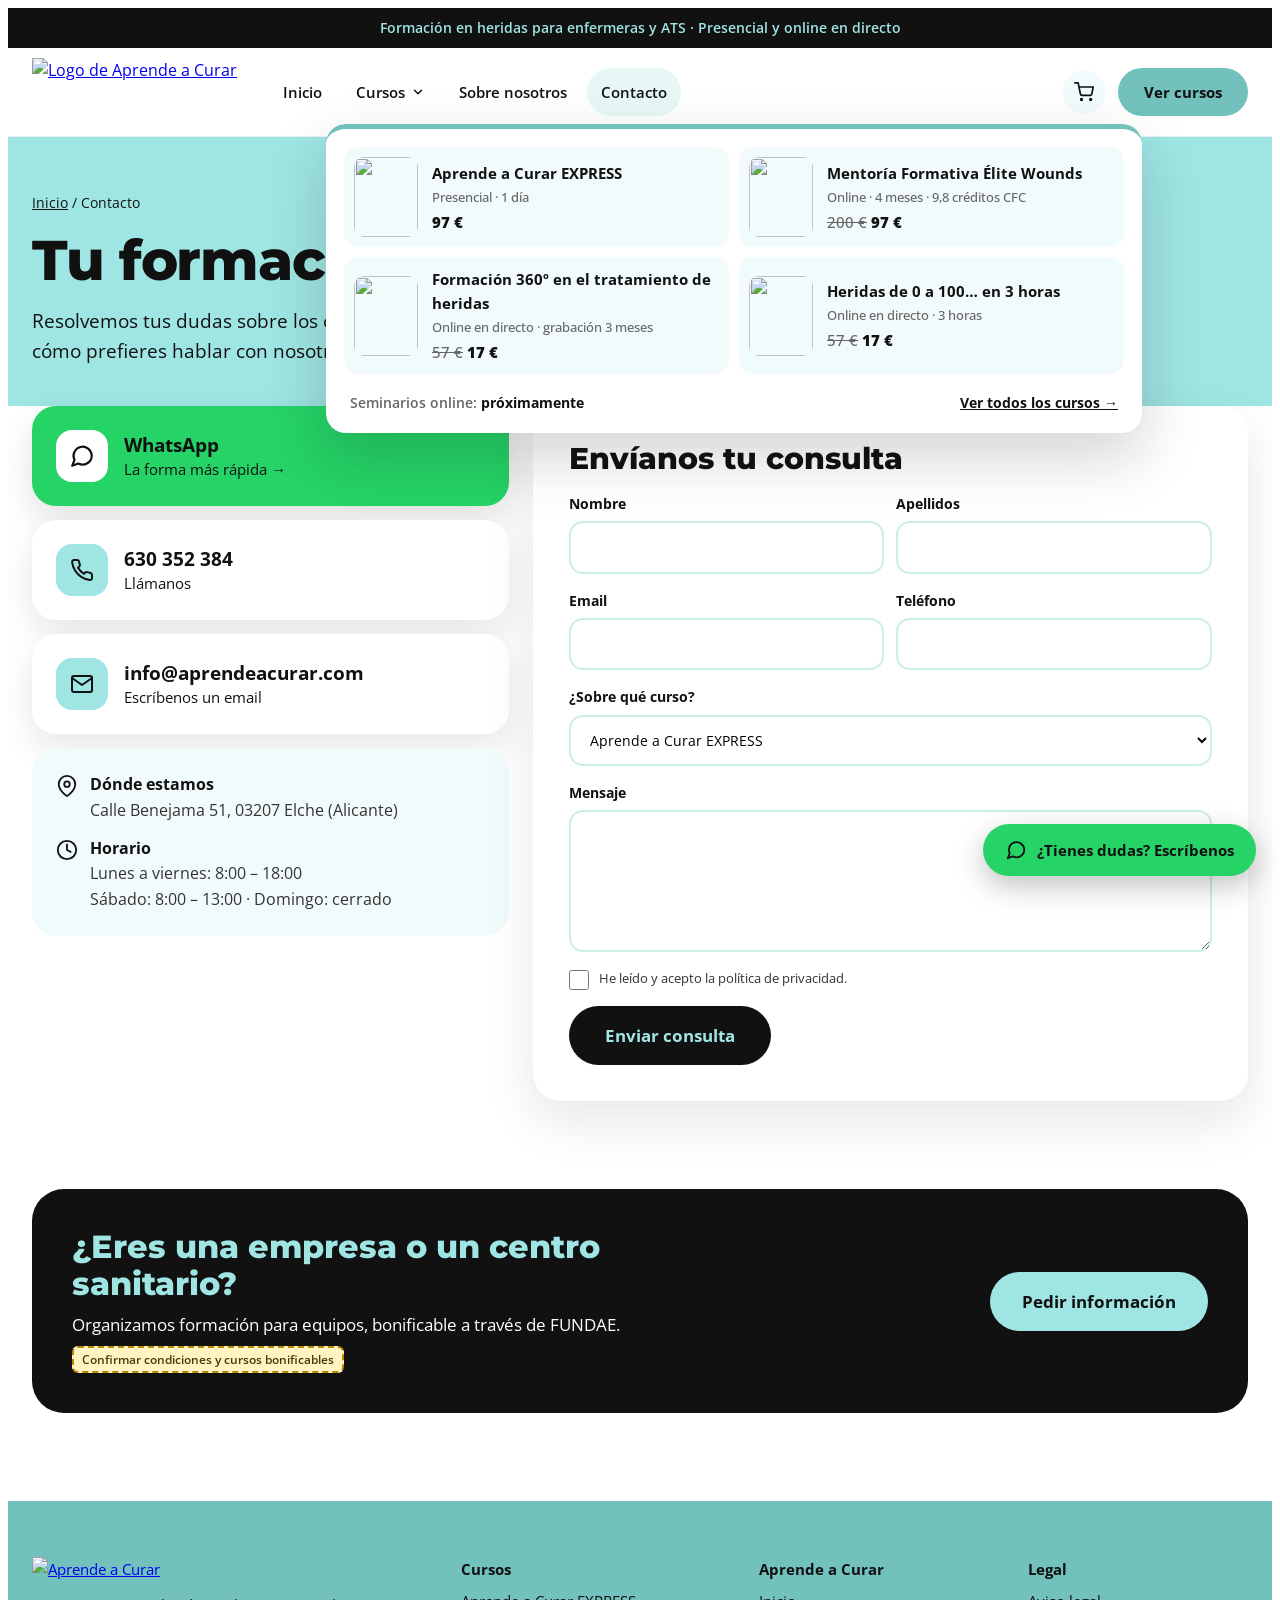
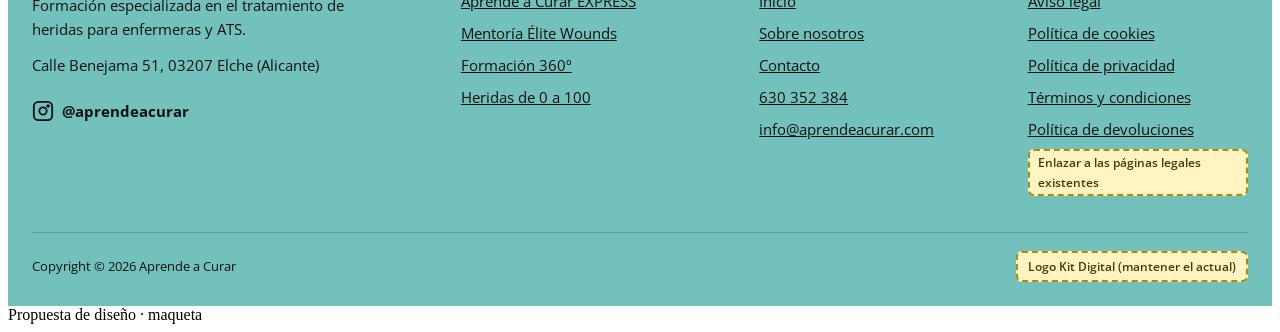
==== contacto.html @ 5112ac6d "Add files via upload" ====
<!doctype html>
<html lang="es">
<head>
<meta charset="utf-8">
<meta name="viewport" content="width=device-width, initial-scale=1">
<meta name="robots" content="noindex, nofollow">
<title>Contacto · Aprende a Curar</title>
<link rel="icon" href="img/logo_cabecera.png">
<link rel="preconnect" href="https://fonts.googleapis.com">
<link rel="stylesheet" href="https://fonts.googleapis.com/css2?family=Montserrat:wght@400;500;600;700;800&family=Open+Sans:wght@400;500;600;700;800&display=swap">
<link rel="stylesheet" href="assets/web.css">
</head>
<body>

<div style="font-family: 'Open Sans', Arial, sans-serif; color: #333333; font-size: 16px; line-height: 1.6; background: #ffffff; min-width: 0; overflow-x: hidden">

<div style="font-family: 'Open Sans', Arial, sans-serif; color: #111111; position: relative; z-index: 30">
<div style="background: #111111; color: #9EE5E3; font-size: 14px; font-weight: 600">
<div style="max-width: 1240px; margin: 0 auto; padding: 9px 24px; display: flex; flex-wrap: wrap; gap: 6px 20px; justify-content: center; text-align: center">
<span>Formación en heridas para enfermeras y ATS · Presencial y online en directo</span>
</div>
</div>
<header style="background: #ffffff; position: relative; box-shadow: 0 1px 0 #E6F4F3">
<div style="max-width: 1240px; margin: 0 auto; padding: 10px 24px; display: flex; flex-wrap: wrap; align-items: center; gap: 12px 32px">
<a aria-label="Aprende a Curar, inicio" href="index.html" style="display: flex; align-items: center">
<img alt="Logo de Aprende a Curar" src="img/logo_cabecera.png" style="height: 68px; width: auto; display: block"/>
</a>
<nav aria-label="Menú principal" style="flex: 1 1 420px; display: flex; flex-wrap: wrap; align-items: center; gap: 4px 6px; font-weight: 600; font-size: 15px">
<a href="index.html" style="color: #111111; text-decoration: none; padding: 12px 14px; border-radius: 100px; background: transparent">Inicio</a>
<div style="position: relative">
<button aria-controls="menu-cursos" aria-expanded="false" data-toggle-menu="" style="font: inherit; font-weight: 600; color: #111111; background: transparent; border: 0; border-radius: 100px; padding: 12px 14px; display: flex; align-items: center; gap: 6px; cursor: pointer; min-height: 44px" type="button">
Cursos
<svg aria-hidden="true" fill="none" height="14" stroke="#111111" stroke-linecap="round" stroke-linejoin="round" stroke-width="2.5" viewbox="0 0 24 24" width="14"><polyline points="6 9 12 15 18 9"></polyline></svg>
</button>
<div hidden="" id="menu-cursos" style="position: absolute; top: 56px; left: -16px; width: 780px; max-width: 92vw; background: #ffffff; border-radius: 20px; box-shadow: 0 24px 60px rgba(17,17,17,0.18); padding: 18px; display: grid; grid-template-columns: repeat(2, minmax(0, 1fr)); gap: 10px; border-top: 5px solid #72C1BD">
<a href="curso-express.html" style="display: flex; gap: 14px; align-items: center; text-decoration: none; padding: 10px; border-radius: 14px; background: #F2FBFB">
<img alt="" src="img/express.jpg" style="width: 64px; height: 80px; object-fit: cover; border-radius: 10px; flex: none"/>
<span style="display: flex; flex-direction: column; gap: 2px">
<span style="color: #111111; font-weight: 700; font-size: 15px">Aprende a Curar EXPRESS</span>
<span style="color: #666666; font-weight: 500; font-size: 13px">Presencial · 1 día</span>
<span style="color: #111111; font-weight: 800; font-size: 15px">97 €</span>
</span>
</a>
<a href="curso-elite.html" style="display: flex; gap: 14px; align-items: center; text-decoration: none; padding: 10px; border-radius: 14px; background: #F2FBFB">
<img alt="" src="img/elite.jpg" style="width: 64px; height: 80px; object-fit: cover; border-radius: 10px; flex: none"/>
<span style="display: flex; flex-direction: column; gap: 2px">
<span style="color: #111111; font-weight: 700; font-size: 15px">Mentoría Formativa Élite Wounds</span>
<span style="color: #666666; font-weight: 500; font-size: 13px">Online · 4 meses · 9,8 créditos CFC</span>
<span style="color: #111111; font-weight: 800; font-size: 15px"><del style="color: #666666; font-weight: 500">200 €</del> 97 €</span>
</span>
</a>
<a href="curso-360.html" style="display: flex; gap: 14px; align-items: center; text-decoration: none; padding: 10px; border-radius: 14px; background: #F2FBFB">
<img alt="" src="img/f360.jpg" style="width: 64px; height: 80px; object-fit: cover; border-radius: 10px; flex: none"/>
<span style="display: flex; flex-direction: column; gap: 2px">
<span style="color: #111111; font-weight: 700; font-size: 15px">Formación 360º en el tratamiento de heridas</span>
<span style="color: #666666; font-weight: 500; font-size: 13px">Online en directo · grabación 3 meses</span>
<span style="color: #111111; font-weight: 800; font-size: 15px"><del style="color: #666666; font-weight: 500">57 €</del> 17 €</span>
</span>
</a>
<a href="curso-0a100.html" style="display: flex; gap: 14px; align-items: center; text-decoration: none; padding: 10px; border-radius: 14px; background: #F2FBFB">
<img alt="" src="img/h0a100.jpg" style="width: 64px; height: 80px; object-fit: cover; border-radius: 10px; flex: none"/>
<span style="display: flex; flex-direction: column; gap: 2px">
<span style="color: #111111; font-weight: 700; font-size: 15px">Heridas de 0 a 100… en 3 horas</span>
<span style="color: #666666; font-weight: 500; font-size: 13px">Online en directo · 3 horas</span>
<span style="color: #111111; font-weight: 800; font-size: 15px"><del style="color: #666666; font-weight: 500">57 €</del> 17 €</span>
</span>
</a>
<div style="grid-column: 1 / -1; display: flex; flex-wrap: wrap; justify-content: space-between; align-items: center; gap: 8px; padding: 8px 6px 0; font-size: 14px">
<span style="color: #666666">Seminarios online: <strong style="color: #111111">próximamente</strong></span>
<a href="index.html" style="color: #111111; font-weight: 700">Ver todos los cursos →</a>
</div>
</div>
</div>
<a href="sobre-nosotros.html" style="color: #111111; text-decoration: none; padding: 12px 14px; border-radius: 100px; background: transparent">Sobre nosotros</a>
<a href="contacto.html" style="color: #111111; text-decoration: none; padding: 12px 14px; border-radius: 100px; background: #E6F7F6">Contacto</a>
</nav>
<div style="display: flex; align-items: center; gap: 12px">
<a aria-label="Carrito" href="https://www.aprendeacurar.com/carrito/" style="display: flex; align-items: center; justify-content: center; width: 44px; height: 44px; border-radius: 100px; background: #F2FBFB">
<svg aria-hidden="true" fill="none" height="20" stroke="#111111" stroke-linecap="round" stroke-linejoin="round" stroke-width="2" viewbox="0 0 24 24" width="20"><circle cx="9" cy="21" r="1"></circle><circle cx="20" cy="21" r="1"></circle><path d="M1 1h4l2.7 13.4a2 2 0 0 0 2 1.6h9.7a2 2 0 0 0 2-1.6L23 6H6"></path></svg>
</a>
<button data-toggle-menu="" style="font: inherit; background: #72C1BD; color: #111111; border: 0; cursor: pointer; font-weight: 700; font-size: 15px; padding: 12px 26px; border-radius: 100px; min-height: 44px" type="button">Ver cursos</button>
</div>
</div>
</header>
</div>

<section style="background: #9EE5E3">
<div style="max-width: 1240px; margin: 0 auto; padding: 56px 24px 120px; display: flex; flex-direction: column; gap: 16px">
<nav aria-label="Ruta" style="font-size: 14px; color: #111111"><a href="index.html" style="color: #111111">Inicio</a> / Contacto</nav>
<h1 style="margin: 0; font-family: Montserrat, Arial, sans-serif; font-weight: 800; font-size: 56px; line-height: 1.05; color: #111111; letter-spacing: -0.02em">Tu formación, nuestra prioridad</h1>
<p style="margin: 0; font-size: 19px; color: #111111; max-width: 640px">Resolvemos tus dudas sobre los cursos, las fechas o la inscripción. Elige cómo prefieres hablar con nosotros.</p>
</div>
</section>
<section style="background: #ffffff">
<div style="max-width: 1240px; margin: -80px auto 0; padding: 0 24px 88px; display: flex; flex-wrap: wrap; gap: 24px; align-items: flex-start">
<!-- VÍAS DE CONTACTO -->
<div style="flex: 1 1 360px; min-width: 0; display: flex; flex-direction: column; gap: 14px">
<a href="https://wa.me/34630352384" style="background: #25D366; color: #111111; text-decoration: none; border-radius: 24px; padding: 24px; display: flex; gap: 16px; align-items: center; box-shadow: 0 14px 34px rgba(17,17,17,0.12)">
<span style="width: 52px; height: 52px; border-radius: 16px; background: #ffffff; flex: none; display: flex; align-items: center; justify-content: center"><svg aria-hidden="true" fill="none" height="26" stroke="#111111" stroke-linecap="round" stroke-linejoin="round" stroke-width="2" viewbox="0 0 24 24" width="26"><path d="M21 11.5a8.4 8.4 0 0 1-12.4 7.4L3 21l2.1-5.4A8.4 8.4 0 1 1 21 11.5z"></path></svg></span>
<span style="display: flex; flex-direction: column; line-height: 1.35"><strong style="font-size: 19px">WhatsApp</strong><span style="font-size: 15px">La forma más rápida →</span></span>
</a>
<a href="tel:+34630352384" style="background: #ffffff; color: #111111; text-decoration: none; border-radius: 24px; padding: 24px; display: flex; gap: 16px; align-items: center; box-shadow: 0 14px 34px rgba(17,17,17,0.10)">
<span style="width: 52px; height: 52px; border-radius: 16px; background: #9EE5E3; flex: none; display: flex; align-items: center; justify-content: center"><svg aria-hidden="true" fill="none" height="24" stroke="#111111" stroke-linecap="round" stroke-linejoin="round" stroke-width="2" viewbox="0 0 24 24" width="24"><path d="M22 16.9v3a2 2 0 0 1-2.2 2 19.8 19.8 0 0 1-8.6-3.1 19.5 19.5 0 0 1-6-6A19.8 19.8 0 0 1 2.1 4.2 2 2 0 0 1 4.1 2h3a2 2 0 0 1 2 1.7c.1.9.4 1.8.7 2.7a2 2 0 0 1-.5 2.1L8 9.8a16 16 0 0 0 6 6l1.3-1.3a2 2 0 0 1 2.1-.4c.9.3 1.8.6 2.7.7a2 2 0 0 1 1.7 2z"></path></svg></span>
<span style="display: flex; flex-direction: column; line-height: 1.35"><strong style="font-size: 19px">630 352 384</strong><span style="font-size: 15px">Llámanos</span></span>
</a>
<a href="mailto:info@aprendeacurar.com" style="background: #ffffff; color: #111111; text-decoration: none; border-radius: 24px; padding: 24px; display: flex; gap: 16px; align-items: center; box-shadow: 0 14px 34px rgba(17,17,17,0.10)">
<span style="width: 52px; height: 52px; border-radius: 16px; background: #9EE5E3; flex: none; display: flex; align-items: center; justify-content: center"><svg aria-hidden="true" fill="none" height="24" stroke="#111111" stroke-linecap="round" stroke-linejoin="round" stroke-width="2" viewbox="0 0 24 24" width="24"><rect height="16" rx="2" width="20" x="2" y="4"></rect><path d="m22 6-10 7L2 6"></path></svg></span>
<span style="display: flex; flex-direction: column; line-height: 1.35"><strong style="font-size: 19px">info@aprendeacurar.com</strong><span style="font-size: 15px">Escríbenos un email</span></span>
</a>
<div style="background: #F2FBFB; border-radius: 24px; padding: 24px; display: flex; flex-direction: column; gap: 12px">
<div style="display: flex; gap: 12px; align-items: flex-start">
<svg aria-hidden="true" fill="none" height="22" stroke="#111111" stroke-linecap="round" stroke-linejoin="round" stroke-width="2" style="flex: none; margin-top: 3px" viewbox="0 0 24 24" width="22"><path d="M21 10c0 7-9 13-9 13s-9-6-9-13a9 9 0 0 1 18 0z"></path><circle cx="12" cy="10" r="3"></circle></svg>
<span><strong style="color: #111111">Dónde estamos</strong><br/>Calle Benejama 51, 03207 Elche (Alicante)</span>
</div>
<div style="display: flex; gap: 12px; align-items: flex-start">
<svg aria-hidden="true" fill="none" height="22" stroke="#111111" stroke-linecap="round" stroke-linejoin="round" stroke-width="2" style="flex: none; margin-top: 3px" viewbox="0 0 24 24" width="22"><circle cx="12" cy="12" r="10"></circle><polyline points="12 6 12 12 16 14"></polyline></svg>
<span><strong style="color: #111111">Horario</strong><br/>Lunes a viernes: 8:00 – 18:00<br/>Sábado: 8:00 – 13:00 · Domingo: cerrado</span>
</div>
</div>
</div>
<!-- FORMULARIO -->
<form style="flex: 1.4 1 480px; min-width: 0; background: #ffffff; border-radius: 28px; padding: 36px; display: flex; flex-direction: column; gap: 16px; box-shadow: 0 20px 50px rgba(17,17,17,0.10)">
<h2 style="margin: 0; font-family: Montserrat, Arial, sans-serif; font-weight: 800; font-size: 30px; line-height: 1.15; color: #111111">Envíanos tu consulta</h2>
<div style="display: flex; flex-wrap: wrap; gap: 12px">
<label style="flex: 1 1 200px; display: flex; flex-direction: column; gap: 6px; font-size: 14px; font-weight: 700; color: #111111">Nombre
<input autocomplete="given-name" name="nombre" style="font: inherit; font-weight: 400; border: 2px solid #CDEDEB; border-radius: 14px; padding: 13px 15px" type="text"/>
</label>
<label style="flex: 1 1 200px; display: flex; flex-direction: column; gap: 6px; font-size: 14px; font-weight: 700; color: #111111">Apellidos
<input autocomplete="family-name" name="apellidos" style="font: inherit; font-weight: 400; border: 2px solid #CDEDEB; border-radius: 14px; padding: 13px 15px" type="text"/>
</label>
</div>
<div style="display: flex; flex-wrap: wrap; gap: 12px">
<label style="flex: 1 1 200px; display: flex; flex-direction: column; gap: 6px; font-size: 14px; font-weight: 700; color: #111111">Email
<input autocomplete="email" name="email" style="font: inherit; font-weight: 400; border: 2px solid #CDEDEB; border-radius: 14px; padding: 13px 15px" type="email"/>
</label>
<label style="flex: 1 1 200px; display: flex; flex-direction: column; gap: 6px; font-size: 14px; font-weight: 700; color: #111111">Teléfono
<input autocomplete="tel" name="telefono" style="font: inherit; font-weight: 400; border: 2px solid #CDEDEB; border-radius: 14px; padding: 13px 15px" type="tel"/>
</label>
</div>
<label style="display: flex; flex-direction: column; gap: 6px; font-size: 14px; font-weight: 700; color: #111111">¿Sobre qué curso?
<select name="curso" style="font: inherit; font-weight: 400; border: 2px solid #CDEDEB; border-radius: 14px; padding: 13px 15px; background: #ffffff">
<option>Aprende a Curar EXPRESS</option>
<option>Mentoría Élite Wounds</option>
<option>Formación 360º</option>
<option>Heridas de 0 a 100… en 3 horas</option>
<option>Formación para mi empresa (FUNDAE)</option>
<option>Otra consulta</option>
</select>
</label>
<label style="display: flex; flex-direction: column; gap: 6px; font-size: 14px; font-weight: 700; color: #111111">Mensaje
<textarea name="mensaje" rows="5" style="font: inherit; font-weight: 400; border: 2px solid #CDEDEB; border-radius: 14px; padding: 13px 15px; resize: vertical"></textarea>
</label>
<label style="display: flex; gap: 10px; align-items: flex-start; font-size: 13px; color: #333333">
<input name="privacidad" style="width: 20px; height: 20px; margin: 2px 0 0; flex: none" type="checkbox"/>
<span>He leído y acepto la política de privacidad.</span>
</label>
<button style="align-self: flex-start; font: inherit; background: #111111; color: #9EE5E3; font-weight: 700; font-size: 17px; border: 0; padding: 16px 36px; border-radius: 100px; cursor: pointer" type="button">Enviar consulta</button>
</form>
</div>
</section>
<!-- EMPRESAS -->
<section style="background: #ffffff">
<div style="max-width: 1240px; margin: 0 auto; padding: 0 24px 88px">
<div style="background: #111111; color: #ffffff; border-radius: 32px; padding: 40px; display: flex; flex-wrap: wrap; gap: 20px 40px; align-items: center; justify-content: space-between">
<div style="display: flex; flex-direction: column; gap: 8px; max-width: 700px">
<h2 style="margin: 0; font-family: Montserrat, Arial, sans-serif; font-weight: 800; font-size: 32px; line-height: 1.15; color: #9EE5E3">¿Eres una empresa o un centro sanitario?</h2>
<p style="margin: 0; font-size: 17px">Organizamos formación para equipos, bonificable a través de FUNDAE.</p>
<span style="align-self: flex-start; background: #FFF4C2; border: 2px dashed #B58900; color: #4D3A00; border-radius: 6px; padding: 2px 8px; font-size: 12px; font-weight: 600">Confirmar condiciones y cursos bonificables</span>
</div>
<a href="https://wa.me/34630352384" style="background: #9EE5E3; color: #111111; text-decoration: none; font-weight: 700; font-size: 17px; padding: 16px 32px; border-radius: 100px">Pedir información</a>
</div>
</div>
</section>

<div style="font-family: 'Open Sans', Arial, sans-serif; color: #111111; font-size: 15px; line-height: 1.6">
<footer style="background: #72C1BD; color: #111111">
<div style="max-width: 1240px; margin: 0 auto; padding: 56px 24px 24px; display: flex; flex-direction: column; gap: 36px">
<div style="display: flex; flex-wrap: wrap; gap: 36px 48px">
<div style="flex: 2 1 280px; display: flex; flex-direction: column; gap: 12px">
<a aria-label="Aprende a Curar, inicio" href="index.html"><img alt="Aprende a Curar" src="img/imagotipo_blanco.png" style="width: 190px; height: auto; display: block"/></a>
<p style="margin: 0; max-width: 360px">Formación especializada en el tratamiento de heridas para enfermeras y ATS.</p>
<span>Calle Benejama 51, 03207 Elche (Alicante)</span>
<a href="https://www.instagram.com/aprendeacurar/" style="align-self: flex-start; display: flex; align-items: center; gap: 8px; color: #111111; font-weight: 700; text-decoration: none; min-height: 44px">
<svg aria-hidden="true" fill="none" height="22" stroke="#111111" stroke-linecap="round" stroke-linejoin="round" stroke-width="2" viewbox="0 0 24 24" width="22"><rect height="20" rx="5" width="20" x="2" y="2"></rect><circle cx="12" cy="12" r="4"></circle><circle cx="17.5" cy="6.5" r="1"></circle></svg>
@aprendeacurar</a>
</div>
<nav aria-label="Cursos" style="flex: 1 1 200px; display: flex; flex-direction: column; gap: 8px">
<strong>Cursos</strong>
<a href="curso-express.html" style="color: #111111">Aprende a Curar EXPRESS</a>
<a href="curso-elite.html" style="color: #111111">Mentoría Élite Wounds</a>
<a href="curso-360.html" style="color: #111111">Formación 360º</a>
<a href="curso-0a100.html" style="color: #111111">Heridas de 0 a 100</a>
</nav>
<nav aria-label="Aprende a Curar" style="flex: 1 1 170px; display: flex; flex-direction: column; gap: 8px">
<strong>Aprende a Curar</strong>
<a href="index.html" style="color: #111111">Inicio</a>
<a href="sobre-nosotros.html" style="color: #111111">Sobre nosotros</a>
<a href="contacto.html" style="color: #111111">Contacto</a>
<a href="tel:+34630352384" style="color: #111111">630 352 384</a>
<a href="mailto:info@aprendeacurar.com" style="color: #111111">info@aprendeacurar.com</a>
</nav>
<nav aria-label="Legal" style="flex: 1 1 170px; display: flex; flex-direction: column; gap: 8px">
<strong>Legal</strong>
<a href="https://www.aprendeacurar.com/aviso-legal/" style="color: #111111">Aviso legal</a>
<a href="https://www.aprendeacurar.com/politica-de-cookies/" style="color: #111111">Política de cookies</a>
<a href="https://www.aprendeacurar.com/politica-de-privacidad/" style="color: #111111">Política de privacidad</a>
<a href="https://www.aprendeacurar.com/terminos-y-condiciones/" style="color: #111111">Términos y condiciones</a>
<a href="https://www.aprendeacurar.com/reembolso_devoluciones/" style="color: #111111">Política de devoluciones</a>
<span style="align-self: flex-start; background: #FFF4C2; border: 2px dashed #B58900; color: #4D3A00; border-radius: 6px; padding: 2px 8px; font-size: 12px; font-weight: 600">Enlazar a las páginas legales existentes</span>
</nav>
</div>
<div style="display: flex; flex-wrap: wrap; justify-content: space-between; align-items: center; gap: 12px; border-top: 1px solid rgba(17,17,17,0.2); padding-top: 18px; font-size: 13px">
<span>Copyright © 2026 Aprende a Curar</span>
<span style="background: #FFF4C2; border: 2px dashed #B58900; color: #4D3A00; border-radius: 6px; padding: 4px 10px; font-size: 12px; font-weight: 600">Logo Kit Digital (mantener el actual)</span>
</div>
</div>
</footer>
<a aria-label="Abrir chat de WhatsApp (plugin actual de la web)" href="https://wa.me/34630352384" style="position: fixed; right: 24px; bottom: 24px; z-index: 40; display: flex; align-items: center; gap: 10px; background: #25D366; color: #111111; text-decoration: none; font-weight: 700; font-size: 15px; padding: 14px 22px; border-radius: 100px; box-shadow: 0 10px 28px rgba(17,17,17,0.25)">
<svg aria-hidden="true" fill="none" height="22" stroke="#111111" stroke-linecap="round" stroke-linejoin="round" stroke-width="2" viewbox="0 0 24 24" width="22"><path d="M21 11.5a8.4 8.4 0 0 1-12.4 7.4L3 21l2.1-5.4A8.4 8.4 0 1 1 21 11.5z"></path></svg>
¿Tienes dudas? Escríbenos</a>
</div>

</div>

<div class="propuesta" role="note">Propuesta de diseño · maqueta</div>
<script src="assets/web.js"></script>
</body>
</html>
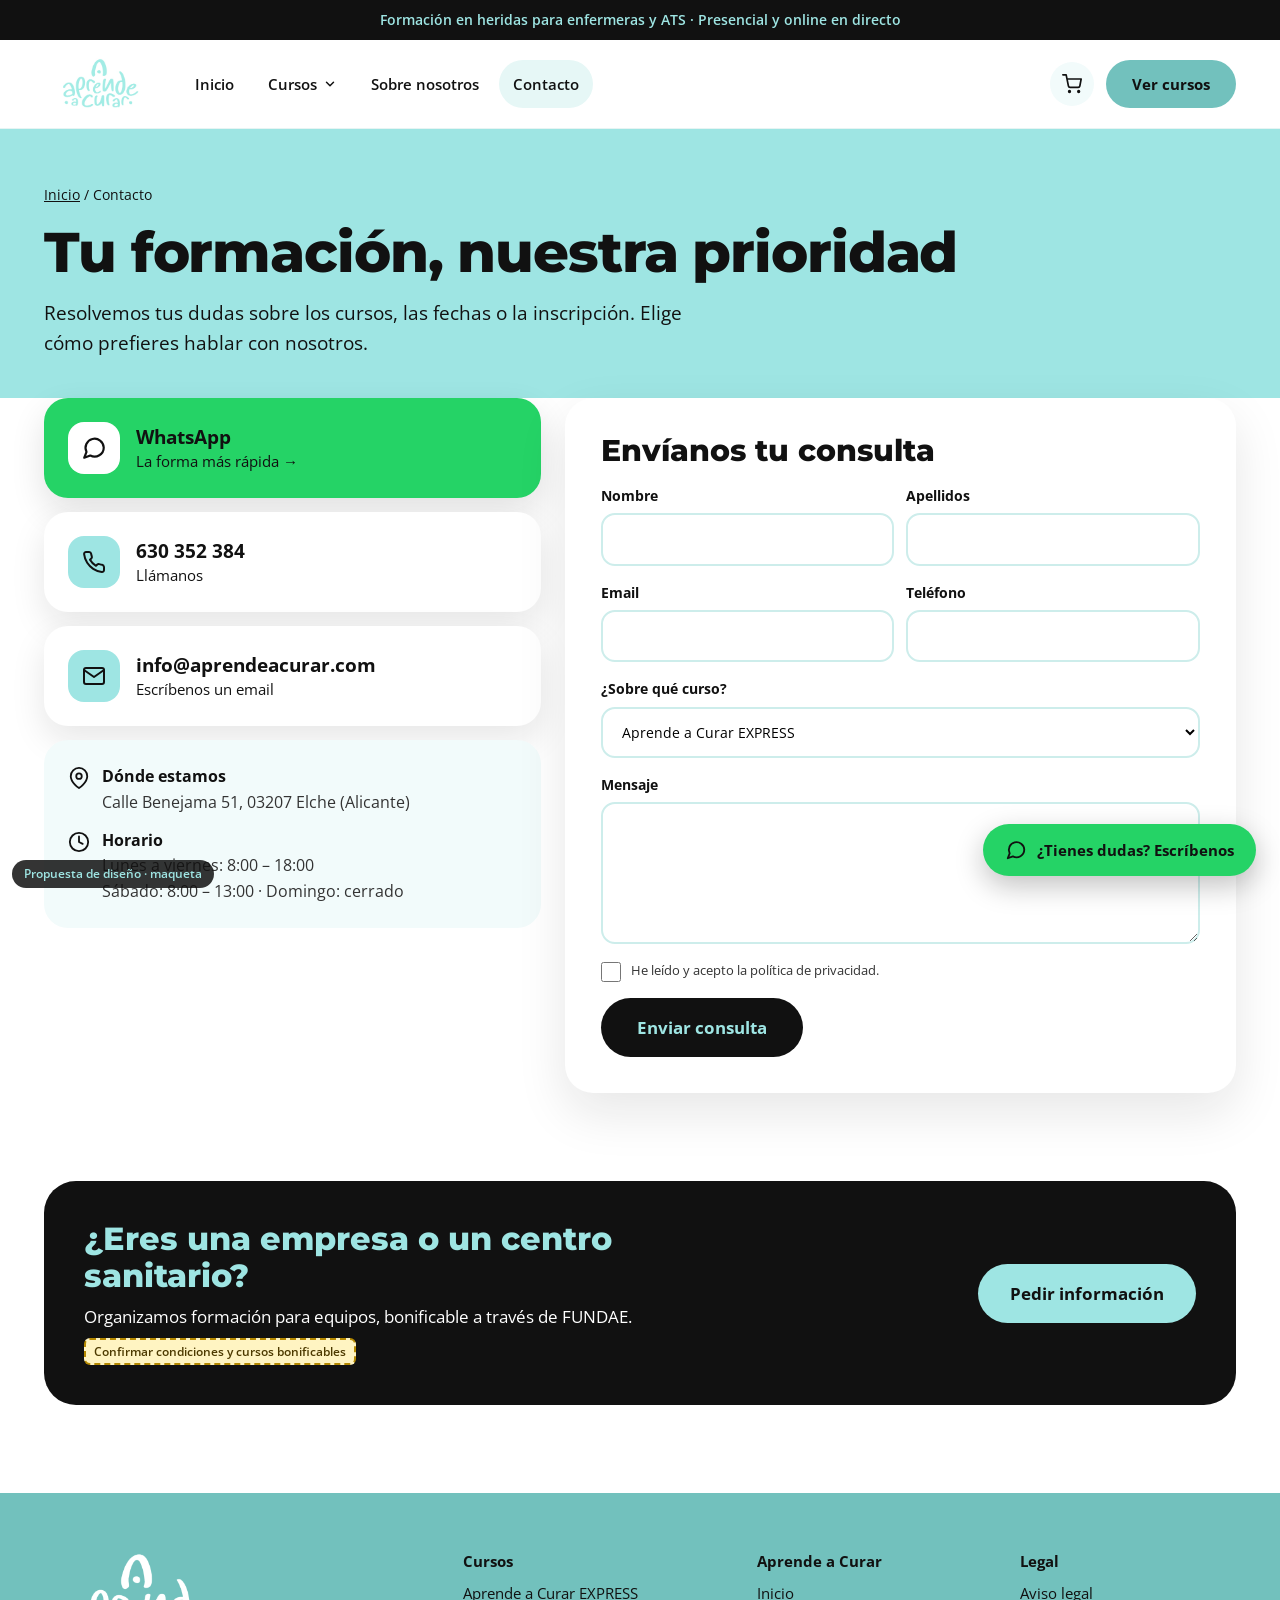
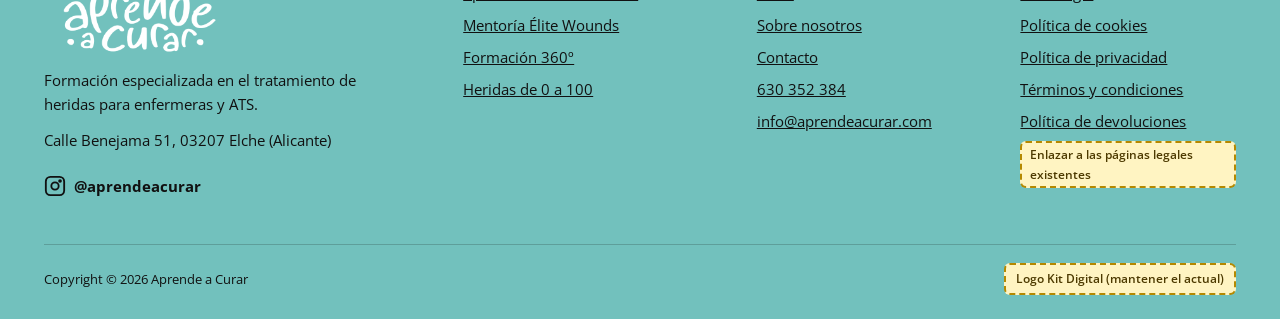
==== commit 04e50bf5: "Add files via upload" ====
--- a/contacto.html
+++ b/contacto.html
@@ -5,10 +5,10 @@
 <meta name="viewport" content="width=device-width, initial-scale=1">
 <meta name="robots" content="noindex, nofollow">
 <title>Contacto · Aprende a Curar</title>
-<link rel="icon" href="img/logo_cabecera.png">
+<link rel="icon" href="logo_cabecera.png">
 <link rel="preconnect" href="https://fonts.googleapis.com">
 <link rel="stylesheet" href="https://fonts.googleapis.com/css2?family=Montserrat:wght@400;500;600;700;800&family=Open+Sans:wght@400;500;600;700;800&display=swap">
-<link rel="stylesheet" href="assets/web.css">
+<link rel="stylesheet" href="web.css">
 </head>
 <body>
 
@@ -23,7 +23,7 @@
 <header style="background: #ffffff; position: relative; box-shadow: 0 1px 0 #E6F4F3">
 <div style="max-width: 1240px; margin: 0 auto; padding: 10px 24px; display: flex; flex-wrap: wrap; align-items: center; gap: 12px 32px">
 <a aria-label="Aprende a Curar, inicio" href="index.html" style="display: flex; align-items: center">
-<img alt="Logo de Aprende a Curar" src="img/logo_cabecera.png" style="height: 68px; width: auto; display: block"/>
+<img alt="Logo de Aprende a Curar" src="logo_cabecera.png" style="height: 68px; width: auto; display: block"/>
 </a>
 <nav aria-label="Menú principal" style="flex: 1 1 420px; display: flex; flex-wrap: wrap; align-items: center; gap: 4px 6px; font-weight: 600; font-size: 15px">
 <a href="index.html" style="color: #111111; text-decoration: none; padding: 12px 14px; border-radius: 100px; background: transparent">Inicio</a>
@@ -34,7 +34,7 @@
 </button>
 <div hidden="" id="menu-cursos" style="position: absolute; top: 56px; left: -16px; width: 780px; max-width: 92vw; background: #ffffff; border-radius: 20px; box-shadow: 0 24px 60px rgba(17,17,17,0.18); padding: 18px; display: grid; grid-template-columns: repeat(2, minmax(0, 1fr)); gap: 10px; border-top: 5px solid #72C1BD">
 <a href="curso-express.html" style="display: flex; gap: 14px; align-items: center; text-decoration: none; padding: 10px; border-radius: 14px; background: #F2FBFB">
-<img alt="" src="img/express.jpg" style="width: 64px; height: 80px; object-fit: cover; border-radius: 10px; flex: none"/>
+<img alt="" src="express.jpg" style="width: 64px; height: 80px; object-fit: cover; border-radius: 10px; flex: none"/>
 <span style="display: flex; flex-direction: column; gap: 2px">
 <span style="color: #111111; font-weight: 700; font-size: 15px">Aprende a Curar EXPRESS</span>
 <span style="color: #666666; font-weight: 500; font-size: 13px">Presencial · 1 día</span>
@@ -42,7 +42,7 @@
 </span>
 </a>
 <a href="curso-elite.html" style="display: flex; gap: 14px; align-items: center; text-decoration: none; padding: 10px; border-radius: 14px; background: #F2FBFB">
-<img alt="" src="img/elite.jpg" style="width: 64px; height: 80px; object-fit: cover; border-radius: 10px; flex: none"/>
+<img alt="" src="elite.jpg" style="width: 64px; height: 80px; object-fit: cover; border-radius: 10px; flex: none"/>
 <span style="display: flex; flex-direction: column; gap: 2px">
 <span style="color: #111111; font-weight: 700; font-size: 15px">Mentoría Formativa Élite Wounds</span>
 <span style="color: #666666; font-weight: 500; font-size: 13px">Online · 4 meses · 9,8 créditos CFC</span>
@@ -50,7 +50,7 @@
 </span>
 </a>
 <a href="curso-360.html" style="display: flex; gap: 14px; align-items: center; text-decoration: none; padding: 10px; border-radius: 14px; background: #F2FBFB">
-<img alt="" src="img/f360.jpg" style="width: 64px; height: 80px; object-fit: cover; border-radius: 10px; flex: none"/>
+<img alt="" src="f360.jpg" style="width: 64px; height: 80px; object-fit: cover; border-radius: 10px; flex: none"/>
 <span style="display: flex; flex-direction: column; gap: 2px">
 <span style="color: #111111; font-weight: 700; font-size: 15px">Formación 360º en el tratamiento de heridas</span>
 <span style="color: #666666; font-weight: 500; font-size: 13px">Online en directo · grabación 3 meses</span>
@@ -58,7 +58,7 @@
 </span>
 </a>
 <a href="curso-0a100.html" style="display: flex; gap: 14px; align-items: center; text-decoration: none; padding: 10px; border-radius: 14px; background: #F2FBFB">
-<img alt="" src="img/h0a100.jpg" style="width: 64px; height: 80px; object-fit: cover; border-radius: 10px; flex: none"/>
+<img alt="" src="h0a100.jpg" style="width: 64px; height: 80px; object-fit: cover; border-radius: 10px; flex: none"/>
 <span style="display: flex; flex-direction: column; gap: 2px">
 <span style="color: #111111; font-weight: 700; font-size: 15px">Heridas de 0 a 100… en 3 horas</span>
 <span style="color: #666666; font-weight: 500; font-size: 13px">Online en directo · 3 horas</span>
@@ -177,7 +177,7 @@
 <div style="max-width: 1240px; margin: 0 auto; padding: 56px 24px 24px; display: flex; flex-direction: column; gap: 36px">
 <div style="display: flex; flex-wrap: wrap; gap: 36px 48px">
 <div style="flex: 2 1 280px; display: flex; flex-direction: column; gap: 12px">
-<a aria-label="Aprende a Curar, inicio" href="index.html"><img alt="Aprende a Curar" src="img/imagotipo_blanco.png" style="width: 190px; height: auto; display: block"/></a>
+<a aria-label="Aprende a Curar, inicio" href="index.html"><img alt="Aprende a Curar" src="imagotipo_blanco.png" style="width: 190px; height: auto; display: block"/></a>
 <p style="margin: 0; max-width: 360px">Formación especializada en el tratamiento de heridas para enfermeras y ATS.</p>
 <span>Calle Benejama 51, 03207 Elche (Alicante)</span>
 <a href="https://www.instagram.com/aprendeacurar/" style="align-self: flex-start; display: flex; align-items: center; gap: 8px; color: #111111; font-weight: 700; text-decoration: none; min-height: 44px">
@@ -223,6 +223,6 @@
 </div>
 
 <div class="propuesta" role="note">Propuesta de diseño · maqueta</div>
-<script src="assets/web.js"></script>
+<script src="web.js"></script>
 </body>
 </html>
--- a/web.css
+++ b/web.css
@@ -0,0 +1,16 @@
+body{margin:0;background:#fff}
+a{color:#111}a:hover{color:#58A39E}
+*{box-sizing:border-box}
+details summary{cursor:pointer}
+#menu-cursos[hidden]{display:none!important}
+a:focus-visible,button:focus-visible,summary:focus-visible,input:focus-visible,select:focus-visible,textarea:focus-visible{outline:3px solid #58A39E;outline-offset:2px}
+.propuesta{position:fixed;left:12px;bottom:12px;z-index:50;background:rgba(17,17,17,.85);color:#9EE5E3;font:600 12px/1.2 'Open Sans',Arial,sans-serif;padding:7px 12px;border-radius:100px;pointer-events:none}
+@media (max-width:760px){
+ h1{font-size:38px!important;line-height:1.1!important}
+ h2{font-size:30px!important}
+ #menu-cursos{position:fixed!important;left:12px!important;right:12px!important;top:140px!important;width:auto!important;max-width:none!important;grid-template-columns:1fr!important;max-height:70vh;overflow:auto}
+ form{padding:28px!important}
+ .propuesta{display:none}
+ a[href^="https://wa.me"]{font-size:0!important;padding:16px!important;gap:0!important;right:16px!important;bottom:16px!important}
+ a[href^="https://wa.me"] svg{width:26px;height:26px}
+}
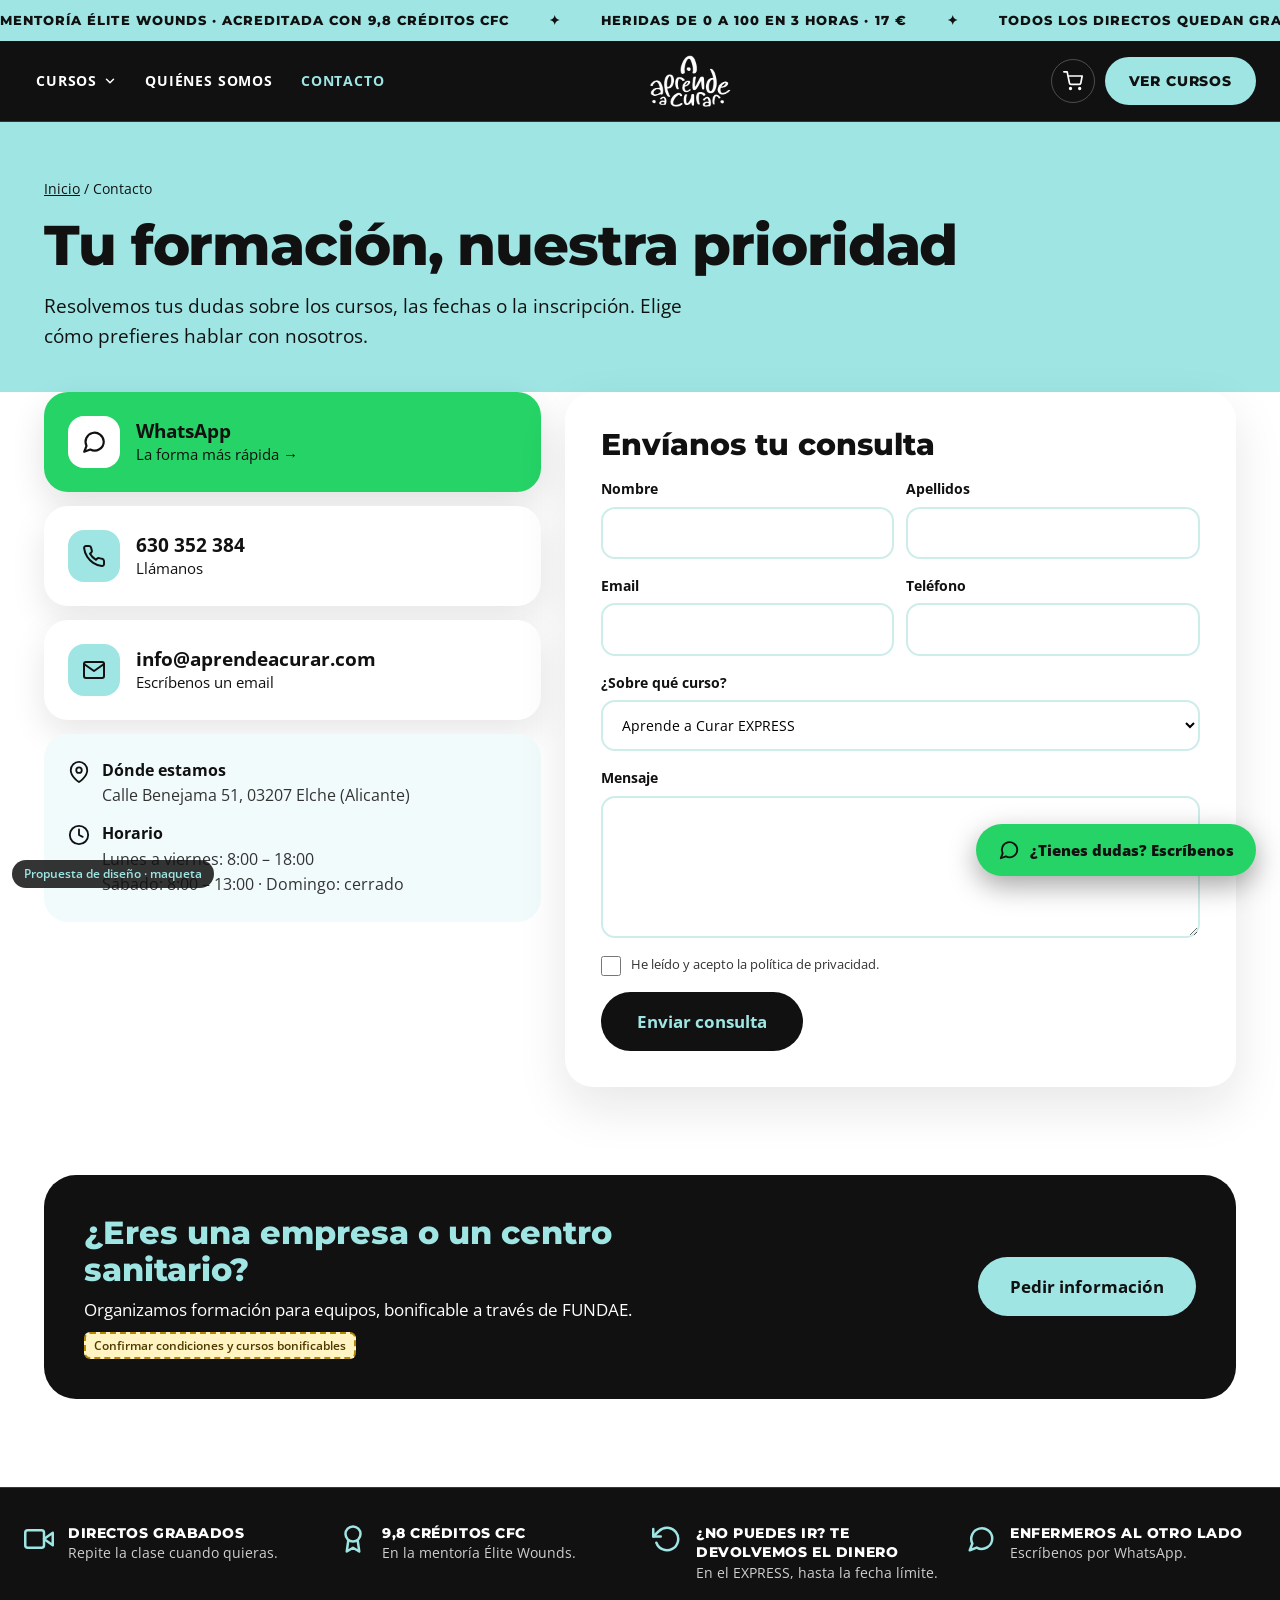
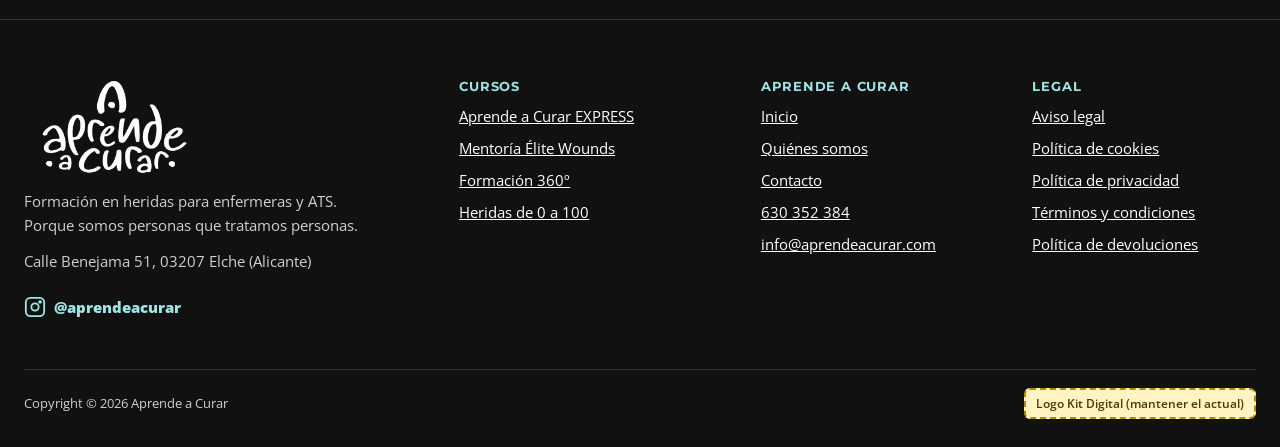
==== commit ef3c17e7: "Add files via upload" ====
--- a/contacto.html
+++ b/contacto.html
@@ -9,76 +9,94 @@
 <link rel="preconnect" href="https://fonts.googleapis.com">
 <link rel="stylesheet" href="https://fonts.googleapis.com/css2?family=Montserrat:wght@400;500;600;700;800&family=Open+Sans:wght@400;500;600;700;800&display=swap">
 <link rel="stylesheet" href="web.css">
+<style>
+body{margin:0;background:#ffffff}
+a{color:#111111}a:hover{color:#58A39E}
+body{margin:0}
+@keyframes aac-ticker{from{transform:translateX(0)}to{transform:translateX(-50%)}}
+.aac-ticker-track{animation:aac-ticker 38s linear infinite}
+@media (prefers-reduced-motion: reduce){.aac-ticker-track{animation:none}}
+@media (max-width:760px){.aac-logo{order:0!important;flex:1 1 auto!important;justify-content:flex-start!important}.aac-act{order:1!important;flex:0 0 auto!important}.aac-nav{order:2!important;flex:1 1 100%!important;font-size:13px!important}}
+body{margin:0}
+</style>
 </head>
 <body>
 
 <div style="font-family: 'Open Sans', Arial, sans-serif; color: #333333; font-size: 16px; line-height: 1.6; background: #ffffff; min-width: 0; overflow-x: hidden">
 
-<div style="font-family: 'Open Sans', Arial, sans-serif; color: #111111; position: relative; z-index: 30">
-<div style="background: #111111; color: #9EE5E3; font-size: 14px; font-weight: 600">
-<div style="max-width: 1240px; margin: 0 auto; padding: 9px 24px; display: flex; flex-wrap: wrap; gap: 6px 20px; justify-content: center; text-align: center">
-<span>Formación en heridas para enfermeras y ATS · Presencial y online en directo</span>
-</div>
-</div>
-<header style="background: #ffffff; position: relative; box-shadow: 0 1px 0 #E6F4F3">
-<div style="max-width: 1240px; margin: 0 auto; padding: 10px 24px; display: flex; flex-wrap: wrap; align-items: center; gap: 12px 32px">
-<a aria-label="Aprende a Curar, inicio" href="index.html" style="display: flex; align-items: center">
-<img alt="Logo de Aprende a Curar" src="logo_cabecera.png" style="height: 68px; width: auto; display: block"/>
-</a>
-<nav aria-label="Menú principal" style="flex: 1 1 420px; display: flex; flex-wrap: wrap; align-items: center; gap: 4px 6px; font-weight: 600; font-size: 15px">
-<a href="index.html" style="color: #111111; text-decoration: none; padding: 12px 14px; border-radius: 100px; background: transparent">Inicio</a>
+<div style="font-family: 'Open Sans', Arial, sans-serif; color: #ffffff; position: relative; z-index: 30">
+<!-- CINTA DE MENSAJES -->
+<div style="background: #9EE5E3; color: #111111; overflow: hidden; white-space: nowrap; font-family: Montserrat, Arial, sans-serif; font-weight: 800; font-size: 13px; letter-spacing: 0.08em; text-transform: uppercase">
+<div class="aac-ticker-track" style="display: inline-flex; gap: 40px; padding: 10px 0; width: max-content">
+<span>Mentoría Élite Wounds · acreditada con 9,8 créditos CFC</span><span aria-hidden="true">✦</span>
+<span>Heridas de 0 a 100 en 3 horas · 17 €</span><span aria-hidden="true">✦</span>
+<span>Todos los directos quedan grabados</span><span aria-hidden="true">✦</span>
+<span>Casos clínicos reales, sin paja</span><span aria-hidden="true">✦</span>
+<span aria-hidden="true">Mentoría Élite Wounds · acreditada con 9,8 créditos CFC</span><span aria-hidden="true">✦</span>
+<span aria-hidden="true">Heridas de 0 a 100 en 3 horas · 17 €</span><span aria-hidden="true">✦</span>
+<span aria-hidden="true">Todos los directos quedan grabados</span><span aria-hidden="true">✦</span>
+<span aria-hidden="true">Casos clínicos reales, sin paja</span><span aria-hidden="true">✦</span>
+</div>
+</div>
+<!-- CABECERA NEGRA -->
+<header style="background: #111111; position: relative; border-bottom: 1px solid rgba(158,229,227,0.18)">
+<div style="max-width: 1320px; margin: 0 auto; padding: 12px 24px; display: flex; flex-wrap: wrap; align-items: center; gap: 10px 24px">
+<nav aria-label="Menú principal" class="aac-nav" style="order: 1; flex: 1 1 360px; display: flex; flex-wrap: wrap; align-items: center; gap: 2px 4px; font-weight: 700; font-size: 14px; letter-spacing: 0.06em; text-transform: uppercase">
 <div style="position: relative">
-<button aria-controls="menu-cursos" aria-expanded="false" data-toggle-menu="" style="font: inherit; font-weight: 600; color: #111111; background: transparent; border: 0; border-radius: 100px; padding: 12px 14px; display: flex; align-items: center; gap: 6px; cursor: pointer; min-height: 44px" type="button">
+<button aria-controls="menu-cursos" aria-expanded="false" data-toggle-menu="" style="font: inherit; font-weight: 700; letter-spacing: 0.06em; text-transform: uppercase; color: #ffffff; background: transparent; border: 0; padding: 12px 12px; display: flex; align-items: center; gap: 6px; cursor: pointer; min-height: 44px" type="button">
 Cursos
-<svg aria-hidden="true" fill="none" height="14" stroke="#111111" stroke-linecap="round" stroke-linejoin="round" stroke-width="2.5" viewbox="0 0 24 24" width="14"><polyline points="6 9 12 15 18 9"></polyline></svg>
+<svg aria-hidden="true" fill="none" height="14" stroke="currentColor" stroke-linecap="round" stroke-linejoin="round" stroke-width="2.5" viewbox="0 0 24 24" width="14"><polyline points="6 9 12 15 18 9"></polyline></svg>
 </button>
-<div hidden="" id="menu-cursos" style="position: absolute; top: 56px; left: -16px; width: 780px; max-width: 92vw; background: #ffffff; border-radius: 20px; box-shadow: 0 24px 60px rgba(17,17,17,0.18); padding: 18px; display: grid; grid-template-columns: repeat(2, minmax(0, 1fr)); gap: 10px; border-top: 5px solid #72C1BD">
-<a href="curso-express.html" style="display: flex; gap: 14px; align-items: center; text-decoration: none; padding: 10px; border-radius: 14px; background: #F2FBFB">
+<div hidden="" id="menu-cursos" style="position: absolute; top: 58px; left: -12px; width: 820px; max-width: 92vw; background: #ffffff; color: #111111; border-radius: 22px; box-shadow: 0 30px 70px rgba(0,0,0,0.45); padding: 18px; display: grid; grid-template-columns: repeat(2, minmax(0, 1fr)); gap: 10px; border-top: 6px solid #9EE5E3; text-transform: none; letter-spacing: 0">
+<a href="curso-express.html" style="display: flex; gap: 14px; align-items: center; text-decoration: none; padding: 10px; border-radius: 16px; background: #F2FBFB">
 <img alt="" src="express.jpg" style="width: 64px; height: 80px; object-fit: cover; border-radius: 10px; flex: none"/>
 <span style="display: flex; flex-direction: column; gap: 2px">
-<span style="color: #111111; font-weight: 700; font-size: 15px">Aprende a Curar EXPRESS</span>
+<span style="color: #111111; font-weight: 800; font-size: 15px">Aprende a Curar EXPRESS</span>
 <span style="color: #666666; font-weight: 500; font-size: 13px">Presencial · 1 día</span>
 <span style="color: #111111; font-weight: 800; font-size: 15px">97 €</span>
 </span>
 </a>
-<a href="curso-elite.html" style="display: flex; gap: 14px; align-items: center; text-decoration: none; padding: 10px; border-radius: 14px; background: #F2FBFB">
+<a href="curso-elite.html" style="display: flex; gap: 14px; align-items: center; text-decoration: none; padding: 10px; border-radius: 16px; background: #F2FBFB">
 <img alt="" src="elite.jpg" style="width: 64px; height: 80px; object-fit: cover; border-radius: 10px; flex: none"/>
 <span style="display: flex; flex-direction: column; gap: 2px">
-<span style="color: #111111; font-weight: 700; font-size: 15px">Mentoría Formativa Élite Wounds</span>
+<span style="color: #111111; font-weight: 800; font-size: 15px">Mentoría Formativa Élite Wounds</span>
 <span style="color: #666666; font-weight: 500; font-size: 13px">Online · 4 meses · 9,8 créditos CFC</span>
 <span style="color: #111111; font-weight: 800; font-size: 15px"><del style="color: #666666; font-weight: 500">200 €</del> 97 €</span>
 </span>
 </a>
-<a href="curso-360.html" style="display: flex; gap: 14px; align-items: center; text-decoration: none; padding: 10px; border-radius: 14px; background: #F2FBFB">
+<a href="curso-360.html" style="display: flex; gap: 14px; align-items: center; text-decoration: none; padding: 10px; border-radius: 16px; background: #F2FBFB">
 <img alt="" src="f360.jpg" style="width: 64px; height: 80px; object-fit: cover; border-radius: 10px; flex: none"/>
 <span style="display: flex; flex-direction: column; gap: 2px">
-<span style="color: #111111; font-weight: 700; font-size: 15px">Formación 360º en el tratamiento de heridas</span>
+<span style="color: #111111; font-weight: 800; font-size: 15px">Formación 360º en el tratamiento de heridas</span>
 <span style="color: #666666; font-weight: 500; font-size: 13px">Online en directo · grabación 3 meses</span>
 <span style="color: #111111; font-weight: 800; font-size: 15px"><del style="color: #666666; font-weight: 500">57 €</del> 17 €</span>
 </span>
 </a>
-<a href="curso-0a100.html" style="display: flex; gap: 14px; align-items: center; text-decoration: none; padding: 10px; border-radius: 14px; background: #F2FBFB">
+<a href="curso-0a100.html" style="display: flex; gap: 14px; align-items: center; text-decoration: none; padding: 10px; border-radius: 16px; background: #F2FBFB">
 <img alt="" src="h0a100.jpg" style="width: 64px; height: 80px; object-fit: cover; border-radius: 10px; flex: none"/>
 <span style="display: flex; flex-direction: column; gap: 2px">
-<span style="color: #111111; font-weight: 700; font-size: 15px">Heridas de 0 a 100… en 3 horas</span>
+<span style="color: #111111; font-weight: 800; font-size: 15px">Heridas de 0 a 100… en 3 horas</span>
 <span style="color: #666666; font-weight: 500; font-size: 13px">Online en directo · 3 horas</span>
 <span style="color: #111111; font-weight: 800; font-size: 15px"><del style="color: #666666; font-weight: 500">57 €</del> 17 €</span>
 </span>
 </a>
 <div style="grid-column: 1 / -1; display: flex; flex-wrap: wrap; justify-content: space-between; align-items: center; gap: 8px; padding: 8px 6px 0; font-size: 14px">
 <span style="color: #666666">Seminarios online: <strong style="color: #111111">próximamente</strong></span>
-<a href="index.html" style="color: #111111; font-weight: 700">Ver todos los cursos →</a>
-</div>
-</div>
-</div>
-<a href="sobre-nosotros.html" style="color: #111111; text-decoration: none; padding: 12px 14px; border-radius: 100px; background: transparent">Sobre nosotros</a>
-<a href="contacto.html" style="color: #111111; text-decoration: none; padding: 12px 14px; border-radius: 100px; background: #E6F7F6">Contacto</a>
-</nav>
-<div style="display: flex; align-items: center; gap: 12px">
-<a aria-label="Carrito" href="https://www.aprendeacurar.com/carrito/" style="display: flex; align-items: center; justify-content: center; width: 44px; height: 44px; border-radius: 100px; background: #F2FBFB">
-<svg aria-hidden="true" fill="none" height="20" stroke="#111111" stroke-linecap="round" stroke-linejoin="round" stroke-width="2" viewbox="0 0 24 24" width="20"><circle cx="9" cy="21" r="1"></circle><circle cx="20" cy="21" r="1"></circle><path d="M1 1h4l2.7 13.4a2 2 0 0 0 2 1.6h9.7a2 2 0 0 0 2-1.6L23 6H6"></path></svg>
-</a>
-<button data-toggle-menu="" style="font: inherit; background: #72C1BD; color: #111111; border: 0; cursor: pointer; font-weight: 700; font-size: 15px; padding: 12px 26px; border-radius: 100px; min-height: 44px" type="button">Ver cursos</button>
+<a href="index.html" style="color: #111111; font-weight: 800">Ver todos los cursos →</a>
+</div>
+</div>
+</div>
+<a href="sobre-nosotros.html" style="color: #ffffff; text-decoration: none; padding: 12px 12px">Quiénes somos</a>
+<a href="contacto.html" style="color: #9EE5E3; text-decoration: none; padding: 12px 12px">Contacto</a>
+</nav>
+<a aria-label="Aprende a Curar, inicio" class="aac-logo" href="index.html" style="order: 2; display: flex; align-items: center; justify-content: center; flex: 0 0 auto">
+<img alt="Logo de Aprende a Curar" src="imagotipo_blanco.png" style="height: 56px; width: auto; display: block"/>
+</a>
+<div class="aac-act" style="order: 3; flex: 1 1 260px; display: flex; align-items: center; justify-content: flex-end; gap: 10px">
+<a aria-label="Carrito" href="https://www.aprendeacurar.com/carrito/" style="display: flex; align-items: center; justify-content: center; width: 44px; height: 44px; border-radius: 100px; border: 1px solid rgba(255,255,255,0.25)">
+<svg aria-hidden="true" fill="none" height="20" stroke="#ffffff" stroke-linecap="round" stroke-linejoin="round" stroke-width="2" viewbox="0 0 24 24" width="20"><circle cx="9" cy="21" r="1"></circle><circle cx="20" cy="21" r="1"></circle><path d="M1 1h4l2.7 13.4a2 2 0 0 0 2 1.6h9.7a2 2 0 0 0 2-1.6L23 6H6"></path></svg>
+</a>
+<button data-toggle-menu="" style="font: inherit; background: #9EE5E3; color: #111111; border: 0; cursor: pointer; font-family: Montserrat, Arial, sans-serif; font-weight: 800; font-size: 14px; letter-spacing: 0.06em; text-transform: uppercase; padding: 13px 24px; border-radius: 100px; min-height: 44px" type="button">Ver cursos</button>
 </div>
 </div>
 </header>
@@ -172,50 +190,70 @@
 </div>
 </section>
 
-<div style="font-family: 'Open Sans', Arial, sans-serif; color: #111111; font-size: 15px; line-height: 1.6">
-<footer style="background: #72C1BD; color: #111111">
-<div style="max-width: 1240px; margin: 0 auto; padding: 56px 24px 24px; display: flex; flex-direction: column; gap: 36px">
+<div style="font-family: 'Open Sans', Arial, sans-serif; color: #ffffff; font-size: 15px; line-height: 1.6; background: #111111">
+<!-- FRANJA DE GARANTÍAS -->
+<section aria-label="Por qué con nosotros" style="background: #111111; border-top: 1px solid rgba(158,229,227,0.2); border-bottom: 1px solid rgba(158,229,227,0.2)">
+<div style="max-width: 1320px; margin: 0 auto; padding: 36px 24px; display: grid; grid-template-columns: repeat(auto-fit, minmax(240px, 1fr)); gap: 24px">
+<div style="display: flex; gap: 14px; align-items: flex-start">
+<svg aria-hidden="true" fill="none" height="30" stroke="#9EE5E3" stroke-linecap="round" stroke-linejoin="round" stroke-width="2" style="flex: none" viewbox="0 0 24 24" width="30"><polygon points="23 7 16 12 23 17 23 7"></polygon><rect height="14" rx="2" width="15" x="1" y="5"></rect></svg>
+<span style="display: flex; flex-direction: column; line-height: 1.4"><strong style="font-family: Montserrat, Arial, sans-serif; font-weight: 800; text-transform: uppercase; letter-spacing: 0.04em; font-size: 14px">Directos grabados</strong><span style="color: #CFCFCF; font-size: 14px">Repite la clase cuando quieras.</span></span>
+</div>
+<div style="display: flex; gap: 14px; align-items: flex-start">
+<svg aria-hidden="true" fill="none" height="30" stroke="#9EE5E3" stroke-linecap="round" stroke-linejoin="round" stroke-width="2" style="flex: none" viewbox="0 0 24 24" width="30"><circle cx="12" cy="8" r="6"></circle><path d="M8.2 13.3 7 22l5-3 5 3-1.2-8.7"></path></svg>
+<span style="display: flex; flex-direction: column; line-height: 1.4"><strong style="font-family: Montserrat, Arial, sans-serif; font-weight: 800; text-transform: uppercase; letter-spacing: 0.04em; font-size: 14px">9,8 créditos CFC</strong><span style="color: #CFCFCF; font-size: 14px">En la mentoría Élite Wounds.</span></span>
+</div>
+<div style="display: flex; gap: 14px; align-items: flex-start">
+<svg aria-hidden="true" fill="none" height="30" stroke="#9EE5E3" stroke-linecap="round" stroke-linejoin="round" stroke-width="2" style="flex: none" viewbox="0 0 24 24" width="30"><polyline points="1 4 1 10 7 10"></polyline><path d="M3.5 15a9 9 0 1 0 2.1-9.4L1 10"></path></svg>
+<span style="display: flex; flex-direction: column; line-height: 1.4"><strong style="font-family: Montserrat, Arial, sans-serif; font-weight: 800; text-transform: uppercase; letter-spacing: 0.04em; font-size: 14px">¿No puedes ir? Te devolvemos el dinero</strong><span style="color: #CFCFCF; font-size: 14px">En el EXPRESS, hasta la fecha límite.</span></span>
+</div>
+<div style="display: flex; gap: 14px; align-items: flex-start">
+<svg aria-hidden="true" fill="none" height="30" stroke="#9EE5E3" stroke-linecap="round" stroke-linejoin="round" stroke-width="2" style="flex: none" viewbox="0 0 24 24" width="30"><path d="M21 11.5a8.4 8.4 0 0 1-12.4 7.4L3 21l2.1-5.4A8.4 8.4 0 1 1 21 11.5z"></path></svg>
+<span style="display: flex; flex-direction: column; line-height: 1.4"><strong style="font-family: Montserrat, Arial, sans-serif; font-weight: 800; text-transform: uppercase; letter-spacing: 0.04em; font-size: 14px">Enfermeros al otro lado</strong><span style="color: #CFCFCF; font-size: 14px">Escríbenos por WhatsApp.</span></span>
+</div>
+</div>
+</section>
+<footer style="background: #111111">
+<div style="max-width: 1320px; margin: 0 auto; padding: 56px 24px 28px; display: flex; flex-direction: column; gap: 40px">
 <div style="display: flex; flex-wrap: wrap; gap: 36px 48px">
 <div style="flex: 2 1 280px; display: flex; flex-direction: column; gap: 12px">
-<a aria-label="Aprende a Curar, inicio" href="index.html"><img alt="Aprende a Curar" src="imagotipo_blanco.png" style="width: 190px; height: auto; display: block"/></a>
-<p style="margin: 0; max-width: 360px">Formación especializada en el tratamiento de heridas para enfermeras y ATS.</p>
-<span>Calle Benejama 51, 03207 Elche (Alicante)</span>
-<a href="https://www.instagram.com/aprendeacurar/" style="align-self: flex-start; display: flex; align-items: center; gap: 8px; color: #111111; font-weight: 700; text-decoration: none; min-height: 44px">
-<svg aria-hidden="true" fill="none" height="22" stroke="#111111" stroke-linecap="round" stroke-linejoin="round" stroke-width="2" viewbox="0 0 24 24" width="22"><rect height="20" rx="5" width="20" x="2" y="2"></rect><circle cx="12" cy="12" r="4"></circle><circle cx="17.5" cy="6.5" r="1"></circle></svg>
+<a aria-label="Aprende a Curar, inicio" href="index.html" style="align-self: flex-start"><img alt="Aprende a Curar" src="imagotipo_blanco.png" style="width: 180px; height: auto; display: block"/></a>
+<p style="margin: 0; max-width: 360px; color: #CFCFCF">Formación en heridas para enfermeras y ATS. Porque somos personas que tratamos personas.</p>
+<span style="color: #CFCFCF">Calle Benejama 51, 03207 Elche (Alicante)</span>
+<a href="https://www.instagram.com/aprendeacurar/" style="align-self: flex-start; display: flex; align-items: center; gap: 8px; color: #9EE5E3; font-weight: 800; text-decoration: none; min-height: 44px">
+<svg aria-hidden="true" fill="none" height="22" stroke="#9EE5E3" stroke-linecap="round" stroke-linejoin="round" stroke-width="2" viewbox="0 0 24 24" width="22"><rect height="20" rx="5" width="20" x="2" y="2"></rect><circle cx="12" cy="12" r="4"></circle><circle cx="17.5" cy="6.5" r="1"></circle></svg>
 @aprendeacurar</a>
 </div>
 <nav aria-label="Cursos" style="flex: 1 1 200px; display: flex; flex-direction: column; gap: 8px">
-<strong>Cursos</strong>
-<a href="curso-express.html" style="color: #111111">Aprende a Curar EXPRESS</a>
-<a href="curso-elite.html" style="color: #111111">Mentoría Élite Wounds</a>
-<a href="curso-360.html" style="color: #111111">Formación 360º</a>
-<a href="curso-0a100.html" style="color: #111111">Heridas de 0 a 100</a>
+<strong style="font-family: Montserrat, Arial, sans-serif; text-transform: uppercase; letter-spacing: 0.06em; font-size: 13px; color: #9EE5E3">Cursos</strong>
+<a href="curso-express.html" style="color: #ffffff">Aprende a Curar EXPRESS</a>
+<a href="curso-elite.html" style="color: #ffffff">Mentoría Élite Wounds</a>
+<a href="curso-360.html" style="color: #ffffff">Formación 360º</a>
+<a href="curso-0a100.html" style="color: #ffffff">Heridas de 0 a 100</a>
 </nav>
 <nav aria-label="Aprende a Curar" style="flex: 1 1 170px; display: flex; flex-direction: column; gap: 8px">
-<strong>Aprende a Curar</strong>
-<a href="index.html" style="color: #111111">Inicio</a>
-<a href="sobre-nosotros.html" style="color: #111111">Sobre nosotros</a>
-<a href="contacto.html" style="color: #111111">Contacto</a>
-<a href="tel:+34630352384" style="color: #111111">630 352 384</a>
-<a href="mailto:info@aprendeacurar.com" style="color: #111111">info@aprendeacurar.com</a>
+<strong style="font-family: Montserrat, Arial, sans-serif; text-transform: uppercase; letter-spacing: 0.06em; font-size: 13px; color: #9EE5E3">Aprende a Curar</strong>
+<a href="index.html" style="color: #ffffff">Inicio</a>
+<a href="sobre-nosotros.html" style="color: #ffffff">Quiénes somos</a>
+<a href="contacto.html" style="color: #ffffff">Contacto</a>
+<a href="tel:+34630352384" style="color: #ffffff">630 352 384</a>
+<a href="mailto:info@aprendeacurar.com" style="color: #ffffff">info@aprendeacurar.com</a>
 </nav>
 <nav aria-label="Legal" style="flex: 1 1 170px; display: flex; flex-direction: column; gap: 8px">
-<strong>Legal</strong>
-<a href="https://www.aprendeacurar.com/aviso-legal/" style="color: #111111">Aviso legal</a>
-<a href="https://www.aprendeacurar.com/politica-de-cookies/" style="color: #111111">Política de cookies</a>
-<a href="https://www.aprendeacurar.com/politica-de-privacidad/" style="color: #111111">Política de privacidad</a>
-<a href="https://www.aprendeacurar.com/terminos-y-condiciones/" style="color: #111111">Términos y condiciones</a>
-<a href="https://www.aprendeacurar.com/reembolso_devoluciones/" style="color: #111111">Política de devoluciones</a>
-<span style="align-self: flex-start; background: #FFF4C2; border: 2px dashed #B58900; color: #4D3A00; border-radius: 6px; padding: 2px 8px; font-size: 12px; font-weight: 600">Enlazar a las páginas legales existentes</span>
-</nav>
-</div>
-<div style="display: flex; flex-wrap: wrap; justify-content: space-between; align-items: center; gap: 12px; border-top: 1px solid rgba(17,17,17,0.2); padding-top: 18px; font-size: 13px">
+<strong style="font-family: Montserrat, Arial, sans-serif; text-transform: uppercase; letter-spacing: 0.06em; font-size: 13px; color: #9EE5E3">Legal</strong>
+<a href="https://www.aprendeacurar.com/aviso-legal/" style="color: #ffffff">Aviso legal</a>
+<a href="https://www.aprendeacurar.com/politica-de-cookies/" style="color: #ffffff">Política de cookies</a>
+<a href="https://www.aprendeacurar.com/politica-de-privacidad/" style="color: #ffffff">Política de privacidad</a>
+<a href="https://www.aprendeacurar.com/terminos-y-condiciones/" style="color: #ffffff">Términos y condiciones</a>
+<a href="https://www.aprendeacurar.com/reembolso_devoluciones/" style="color: #ffffff">Política de devoluciones</a>
+</nav>
+</div>
+<div style="display: flex; flex-wrap: wrap; justify-content: space-between; align-items: center; gap: 12px; border-top: 1px solid rgba(255,255,255,0.15); padding-top: 18px; font-size: 13px; color: #CFCFCF">
 <span>Copyright © 2026 Aprende a Curar</span>
 <span style="background: #FFF4C2; border: 2px dashed #B58900; color: #4D3A00; border-radius: 6px; padding: 4px 10px; font-size: 12px; font-weight: 600">Logo Kit Digital (mantener el actual)</span>
 </div>
 </div>
 </footer>
-<a aria-label="Abrir chat de WhatsApp (plugin actual de la web)" href="https://wa.me/34630352384" style="position: fixed; right: 24px; bottom: 24px; z-index: 40; display: flex; align-items: center; gap: 10px; background: #25D366; color: #111111; text-decoration: none; font-weight: 700; font-size: 15px; padding: 14px 22px; border-radius: 100px; box-shadow: 0 10px 28px rgba(17,17,17,0.25)">
+<a aria-label="Abrir chat de WhatsApp" href="https://wa.me/34630352384" style="position: fixed; right: 24px; bottom: 24px; z-index: 40; display: flex; align-items: center; gap: 10px; background: #25D366; color: #111111; text-decoration: none; font-weight: 800; font-size: 15px; padding: 14px 22px; border-radius: 100px; box-shadow: 0 10px 28px rgba(0,0,0,0.35)">
 <svg aria-hidden="true" fill="none" height="22" stroke="#111111" stroke-linecap="round" stroke-linejoin="round" stroke-width="2" viewbox="0 0 24 24" width="22"><path d="M21 11.5a8.4 8.4 0 0 1-12.4 7.4L3 21l2.1-5.4A8.4 8.4 0 1 1 21 11.5z"></path></svg>
 ¿Tienes dudas? Escríbenos</a>
 </div>
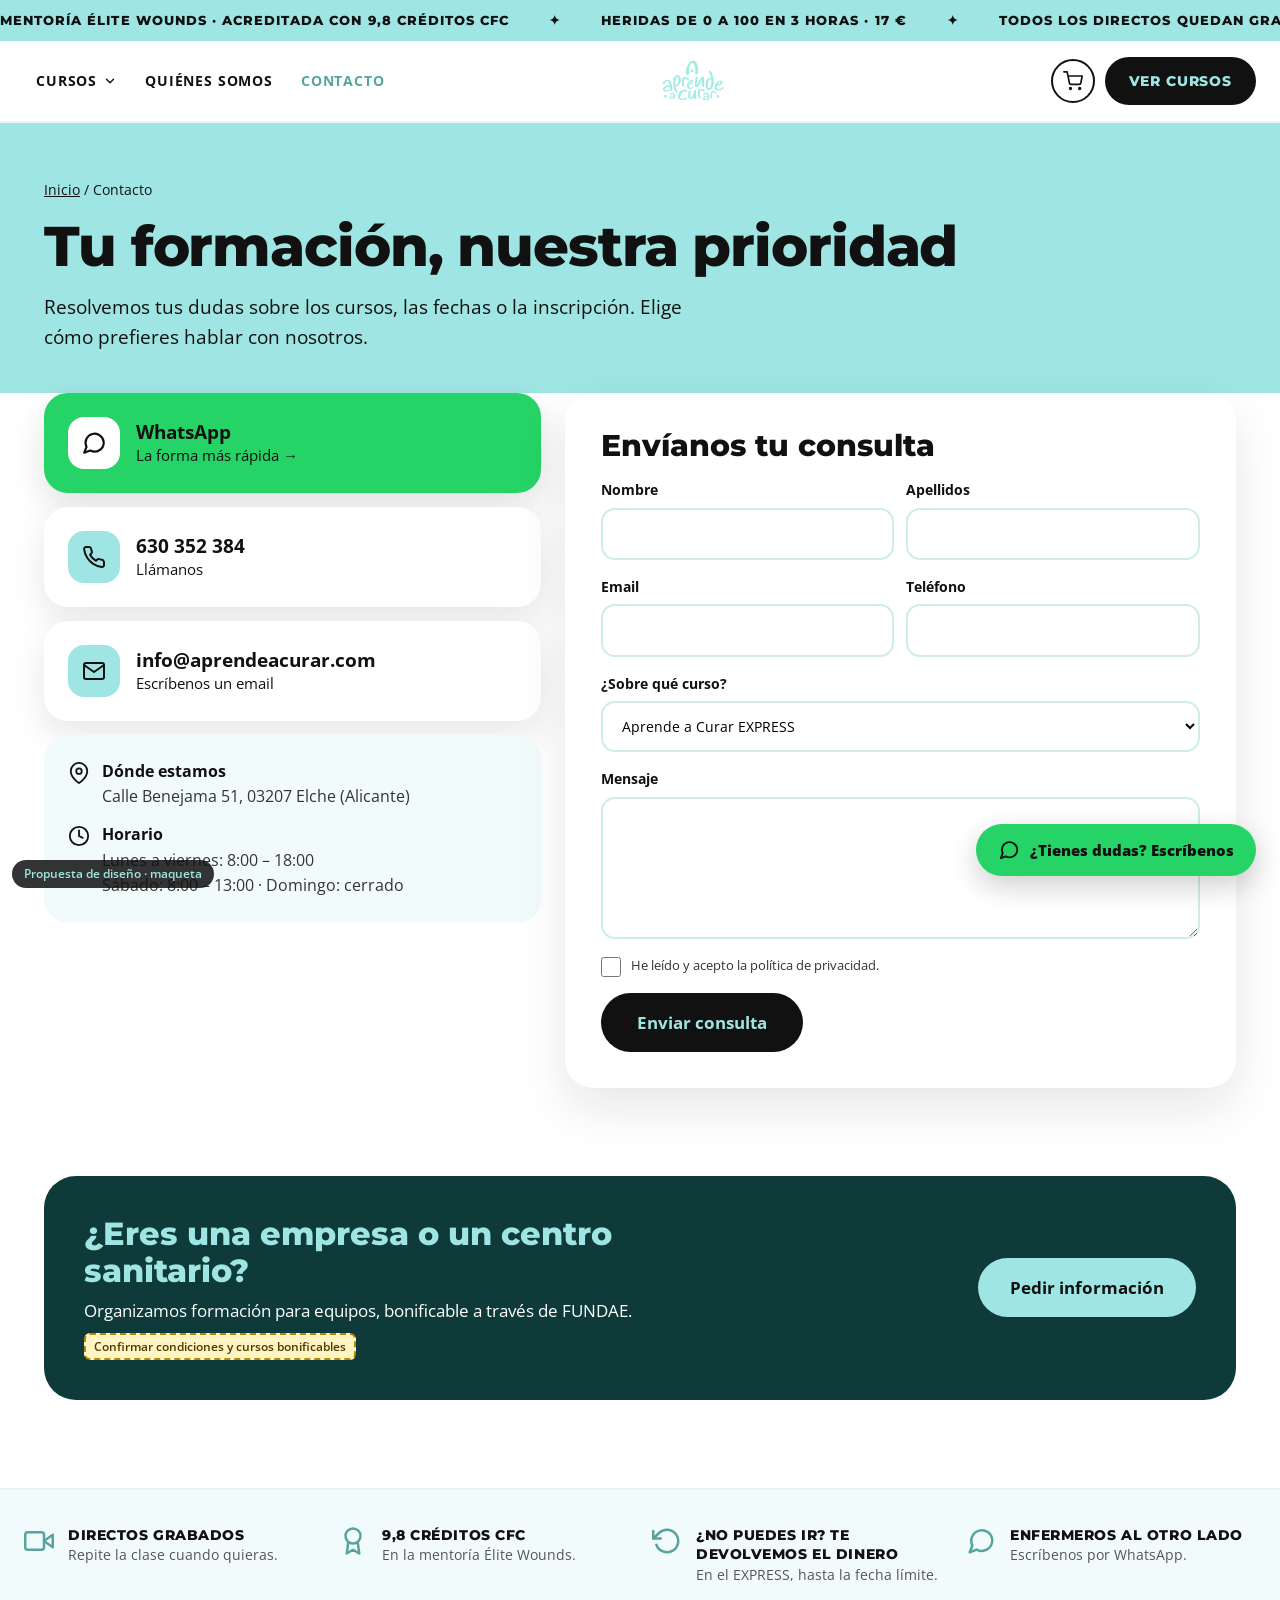
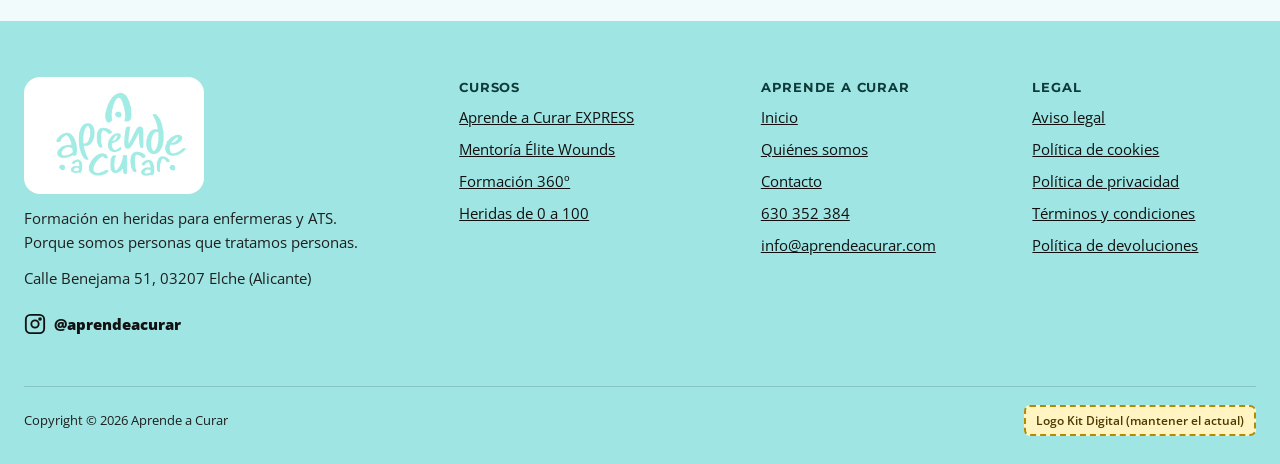
==== commit 5f146ad7: "Add files via upload" ====
--- a/contacto.html
+++ b/contacto.html
@@ -24,7 +24,7 @@
 
 <div style="font-family: 'Open Sans', Arial, sans-serif; color: #333333; font-size: 16px; line-height: 1.6; background: #ffffff; min-width: 0; overflow-x: hidden">
 
-<div style="font-family: 'Open Sans', Arial, sans-serif; color: #ffffff; position: relative; z-index: 30">
+<div style="font-family: 'Open Sans', Arial, sans-serif; color: #111111; position: relative; z-index: 30">
 <!-- CINTA DE MENSAJES -->
 <div style="background: #9EE5E3; color: #111111; overflow: hidden; white-space: nowrap; font-family: Montserrat, Arial, sans-serif; font-weight: 800; font-size: 13px; letter-spacing: 0.08em; text-transform: uppercase">
 <div class="aac-ticker-track" style="display: inline-flex; gap: 40px; padding: 10px 0; width: max-content">
@@ -38,16 +38,16 @@
 <span aria-hidden="true">Casos clínicos reales, sin paja</span><span aria-hidden="true">✦</span>
 </div>
 </div>
-<!-- CABECERA NEGRA -->
-<header style="background: #111111; position: relative; border-bottom: 1px solid rgba(158,229,227,0.18)">
+<!-- CABECERA BLANCA -->
+<header style="background: #ffffff; position: relative; border-bottom: 2px solid #E6F4F3">
 <div style="max-width: 1320px; margin: 0 auto; padding: 12px 24px; display: flex; flex-wrap: wrap; align-items: center; gap: 10px 24px">
 <nav aria-label="Menú principal" class="aac-nav" style="order: 1; flex: 1 1 360px; display: flex; flex-wrap: wrap; align-items: center; gap: 2px 4px; font-weight: 700; font-size: 14px; letter-spacing: 0.06em; text-transform: uppercase">
 <div style="position: relative">
-<button aria-controls="menu-cursos" aria-expanded="false" data-toggle-menu="" style="font: inherit; font-weight: 700; letter-spacing: 0.06em; text-transform: uppercase; color: #ffffff; background: transparent; border: 0; padding: 12px 12px; display: flex; align-items: center; gap: 6px; cursor: pointer; min-height: 44px" type="button">
+<button aria-controls="menu-cursos" aria-expanded="false" data-toggle-menu="" style="font: inherit; font-weight: 700; letter-spacing: 0.06em; text-transform: uppercase; color: #111111; background: transparent; border: 0; padding: 12px 12px; display: flex; align-items: center; gap: 6px; cursor: pointer; min-height: 44px" type="button">
 Cursos
 <svg aria-hidden="true" fill="none" height="14" stroke="currentColor" stroke-linecap="round" stroke-linejoin="round" stroke-width="2.5" viewbox="0 0 24 24" width="14"><polyline points="6 9 12 15 18 9"></polyline></svg>
 </button>
-<div hidden="" id="menu-cursos" style="position: absolute; top: 58px; left: -12px; width: 820px; max-width: 92vw; background: #ffffff; color: #111111; border-radius: 22px; box-shadow: 0 30px 70px rgba(0,0,0,0.45); padding: 18px; display: grid; grid-template-columns: repeat(2, minmax(0, 1fr)); gap: 10px; border-top: 6px solid #9EE5E3; text-transform: none; letter-spacing: 0">
+<div hidden="" id="menu-cursos" style="position: absolute; top: 58px; left: -12px; width: 820px; max-width: 92vw; background: #ffffff; color: #111111; border-radius: 22px; box-shadow: 0 30px 70px rgba(17,17,17,0.18); padding: 18px; display: grid; grid-template-columns: repeat(2, minmax(0, 1fr)); gap: 10px; border-top: 6px solid #9EE5E3; text-transform: none; letter-spacing: 0">
 <a href="curso-express.html" style="display: flex; gap: 14px; align-items: center; text-decoration: none; padding: 10px; border-radius: 16px; background: #F2FBFB">
 <img alt="" src="express.jpg" style="width: 64px; height: 80px; object-fit: cover; border-radius: 10px; flex: none"/>
 <span style="display: flex; flex-direction: column; gap: 2px">
@@ -86,17 +86,17 @@
 </div>
 </div>
 </div>
-<a href="sobre-nosotros.html" style="color: #ffffff; text-decoration: none; padding: 12px 12px">Quiénes somos</a>
-<a href="contacto.html" style="color: #9EE5E3; text-decoration: none; padding: 12px 12px">Contacto</a>
+<a href="sobre-nosotros.html" style="color: #111111; text-decoration: none; padding: 12px 12px">Quiénes somos</a>
+<a href="contacto.html" style="color: #58A39E; text-decoration: none; padding: 12px 12px">Contacto</a>
 </nav>
 <a aria-label="Aprende a Curar, inicio" class="aac-logo" href="index.html" style="order: 2; display: flex; align-items: center; justify-content: center; flex: 0 0 auto">
-<img alt="Logo de Aprende a Curar" src="imagotipo_blanco.png" style="height: 56px; width: auto; display: block"/>
+<img alt="Logo de Aprende a Curar" src="logo_cabecera.png" style="height: 56px; width: auto; display: block"/>
 </a>
 <div class="aac-act" style="order: 3; flex: 1 1 260px; display: flex; align-items: center; justify-content: flex-end; gap: 10px">
-<a aria-label="Carrito" href="https://www.aprendeacurar.com/carrito/" style="display: flex; align-items: center; justify-content: center; width: 44px; height: 44px; border-radius: 100px; border: 1px solid rgba(255,255,255,0.25)">
-<svg aria-hidden="true" fill="none" height="20" stroke="#ffffff" stroke-linecap="round" stroke-linejoin="round" stroke-width="2" viewbox="0 0 24 24" width="20"><circle cx="9" cy="21" r="1"></circle><circle cx="20" cy="21" r="1"></circle><path d="M1 1h4l2.7 13.4a2 2 0 0 0 2 1.6h9.7a2 2 0 0 0 2-1.6L23 6H6"></path></svg>
-</a>
-<button data-toggle-menu="" style="font: inherit; background: #9EE5E3; color: #111111; border: 0; cursor: pointer; font-family: Montserrat, Arial, sans-serif; font-weight: 800; font-size: 14px; letter-spacing: 0.06em; text-transform: uppercase; padding: 13px 24px; border-radius: 100px; min-height: 44px" type="button">Ver cursos</button>
+<a aria-label="Carrito" href="https://www.aprendeacurar.com/carrito/" style="display: flex; align-items: center; justify-content: center; width: 44px; height: 44px; border-radius: 100px; border: 2px solid #111111">
+<svg aria-hidden="true" fill="none" height="20" stroke="#111111" stroke-linecap="round" stroke-linejoin="round" stroke-width="2" viewbox="0 0 24 24" width="20"><circle cx="9" cy="21" r="1"></circle><circle cx="20" cy="21" r="1"></circle><path d="M1 1h4l2.7 13.4a2 2 0 0 0 2 1.6h9.7a2 2 0 0 0 2-1.6L23 6H6"></path></svg>
+</a>
+<button data-toggle-menu="" style="font: inherit; background: #111111; color: #9EE5E3; border: 0; cursor: pointer; font-family: Montserrat, Arial, sans-serif; font-weight: 800; font-size: 14px; letter-spacing: 0.06em; text-transform: uppercase; padding: 13px 24px; border-radius: 100px; min-height: 44px" type="button">Ver cursos</button>
 </div>
 </div>
 </header>
@@ -179,7 +179,7 @@
 <!-- EMPRESAS -->
 <section style="background: #ffffff">
 <div style="max-width: 1240px; margin: 0 auto; padding: 0 24px 88px">
-<div style="background: #111111; color: #ffffff; border-radius: 32px; padding: 40px; display: flex; flex-wrap: wrap; gap: 20px 40px; align-items: center; justify-content: space-between">
+<div style="background: #0E3B39; color: #ffffff; border-radius: 32px; padding: 40px; display: flex; flex-wrap: wrap; gap: 20px 40px; align-items: center; justify-content: space-between">
 <div style="display: flex; flex-direction: column; gap: 8px; max-width: 700px">
 <h2 style="margin: 0; font-family: Montserrat, Arial, sans-serif; font-weight: 800; font-size: 32px; line-height: 1.15; color: #9EE5E3">¿Eres una empresa o un centro sanitario?</h2>
 <p style="margin: 0; font-size: 17px">Organizamos formación para equipos, bonificable a través de FUNDAE.</p>
@@ -190,70 +190,70 @@
 </div>
 </section>
 
-<div style="font-family: 'Open Sans', Arial, sans-serif; color: #ffffff; font-size: 15px; line-height: 1.6; background: #111111">
+<div style="font-family: 'Open Sans', Arial, sans-serif; color: #111111; font-size: 15px; line-height: 1.6; background: #9EE5E3">
 <!-- FRANJA DE GARANTÍAS -->
-<section aria-label="Por qué con nosotros" style="background: #111111; border-top: 1px solid rgba(158,229,227,0.2); border-bottom: 1px solid rgba(158,229,227,0.2)">
+<section aria-label="Por qué con nosotros" style="background: #F2FBFB; border-top: 2px solid #E6F4F3">
 <div style="max-width: 1320px; margin: 0 auto; padding: 36px 24px; display: grid; grid-template-columns: repeat(auto-fit, minmax(240px, 1fr)); gap: 24px">
 <div style="display: flex; gap: 14px; align-items: flex-start">
-<svg aria-hidden="true" fill="none" height="30" stroke="#9EE5E3" stroke-linecap="round" stroke-linejoin="round" stroke-width="2" style="flex: none" viewbox="0 0 24 24" width="30"><polygon points="23 7 16 12 23 17 23 7"></polygon><rect height="14" rx="2" width="15" x="1" y="5"></rect></svg>
-<span style="display: flex; flex-direction: column; line-height: 1.4"><strong style="font-family: Montserrat, Arial, sans-serif; font-weight: 800; text-transform: uppercase; letter-spacing: 0.04em; font-size: 14px">Directos grabados</strong><span style="color: #CFCFCF; font-size: 14px">Repite la clase cuando quieras.</span></span>
-</div>
-<div style="display: flex; gap: 14px; align-items: flex-start">
-<svg aria-hidden="true" fill="none" height="30" stroke="#9EE5E3" stroke-linecap="round" stroke-linejoin="round" stroke-width="2" style="flex: none" viewbox="0 0 24 24" width="30"><circle cx="12" cy="8" r="6"></circle><path d="M8.2 13.3 7 22l5-3 5 3-1.2-8.7"></path></svg>
-<span style="display: flex; flex-direction: column; line-height: 1.4"><strong style="font-family: Montserrat, Arial, sans-serif; font-weight: 800; text-transform: uppercase; letter-spacing: 0.04em; font-size: 14px">9,8 créditos CFC</strong><span style="color: #CFCFCF; font-size: 14px">En la mentoría Élite Wounds.</span></span>
-</div>
-<div style="display: flex; gap: 14px; align-items: flex-start">
-<svg aria-hidden="true" fill="none" height="30" stroke="#9EE5E3" stroke-linecap="round" stroke-linejoin="round" stroke-width="2" style="flex: none" viewbox="0 0 24 24" width="30"><polyline points="1 4 1 10 7 10"></polyline><path d="M3.5 15a9 9 0 1 0 2.1-9.4L1 10"></path></svg>
-<span style="display: flex; flex-direction: column; line-height: 1.4"><strong style="font-family: Montserrat, Arial, sans-serif; font-weight: 800; text-transform: uppercase; letter-spacing: 0.04em; font-size: 14px">¿No puedes ir? Te devolvemos el dinero</strong><span style="color: #CFCFCF; font-size: 14px">En el EXPRESS, hasta la fecha límite.</span></span>
-</div>
-<div style="display: flex; gap: 14px; align-items: flex-start">
-<svg aria-hidden="true" fill="none" height="30" stroke="#9EE5E3" stroke-linecap="round" stroke-linejoin="round" stroke-width="2" style="flex: none" viewbox="0 0 24 24" width="30"><path d="M21 11.5a8.4 8.4 0 0 1-12.4 7.4L3 21l2.1-5.4A8.4 8.4 0 1 1 21 11.5z"></path></svg>
-<span style="display: flex; flex-direction: column; line-height: 1.4"><strong style="font-family: Montserrat, Arial, sans-serif; font-weight: 800; text-transform: uppercase; letter-spacing: 0.04em; font-size: 14px">Enfermeros al otro lado</strong><span style="color: #CFCFCF; font-size: 14px">Escríbenos por WhatsApp.</span></span>
-</div>
-</div>
-</section>
-<footer style="background: #111111">
+<svg aria-hidden="true" fill="none" height="30" stroke="#58A39E" stroke-linecap="round" stroke-linejoin="round" stroke-width="2" style="flex: none" viewbox="0 0 24 24" width="30"><polygon points="23 7 16 12 23 17 23 7"></polygon><rect height="14" rx="2" width="15" x="1" y="5"></rect></svg>
+<span style="display: flex; flex-direction: column; line-height: 1.4"><strong style="font-family: Montserrat, Arial, sans-serif; font-weight: 800; text-transform: uppercase; letter-spacing: 0.04em; font-size: 14px">Directos grabados</strong><span style="color: #555555; font-size: 14px">Repite la clase cuando quieras.</span></span>
+</div>
+<div style="display: flex; gap: 14px; align-items: flex-start">
+<svg aria-hidden="true" fill="none" height="30" stroke="#58A39E" stroke-linecap="round" stroke-linejoin="round" stroke-width="2" style="flex: none" viewbox="0 0 24 24" width="30"><circle cx="12" cy="8" r="6"></circle><path d="M8.2 13.3 7 22l5-3 5 3-1.2-8.7"></path></svg>
+<span style="display: flex; flex-direction: column; line-height: 1.4"><strong style="font-family: Montserrat, Arial, sans-serif; font-weight: 800; text-transform: uppercase; letter-spacing: 0.04em; font-size: 14px">9,8 créditos CFC</strong><span style="color: #555555; font-size: 14px">En la mentoría Élite Wounds.</span></span>
+</div>
+<div style="display: flex; gap: 14px; align-items: flex-start">
+<svg aria-hidden="true" fill="none" height="30" stroke="#58A39E" stroke-linecap="round" stroke-linejoin="round" stroke-width="2" style="flex: none" viewbox="0 0 24 24" width="30"><polyline points="1 4 1 10 7 10"></polyline><path d="M3.5 15a9 9 0 1 0 2.1-9.4L1 10"></path></svg>
+<span style="display: flex; flex-direction: column; line-height: 1.4"><strong style="font-family: Montserrat, Arial, sans-serif; font-weight: 800; text-transform: uppercase; letter-spacing: 0.04em; font-size: 14px">¿No puedes ir? Te devolvemos el dinero</strong><span style="color: #555555; font-size: 14px">En el EXPRESS, hasta la fecha límite.</span></span>
+</div>
+<div style="display: flex; gap: 14px; align-items: flex-start">
+<svg aria-hidden="true" fill="none" height="30" stroke="#58A39E" stroke-linecap="round" stroke-linejoin="round" stroke-width="2" style="flex: none" viewbox="0 0 24 24" width="30"><path d="M21 11.5a8.4 8.4 0 0 1-12.4 7.4L3 21l2.1-5.4A8.4 8.4 0 1 1 21 11.5z"></path></svg>
+<span style="display: flex; flex-direction: column; line-height: 1.4"><strong style="font-family: Montserrat, Arial, sans-serif; font-weight: 800; text-transform: uppercase; letter-spacing: 0.04em; font-size: 14px">Enfermeros al otro lado</strong><span style="color: #555555; font-size: 14px">Escríbenos por WhatsApp.</span></span>
+</div>
+</div>
+</section>
+<footer style="background: #9EE5E3">
 <div style="max-width: 1320px; margin: 0 auto; padding: 56px 24px 28px; display: flex; flex-direction: column; gap: 40px">
 <div style="display: flex; flex-wrap: wrap; gap: 36px 48px">
 <div style="flex: 2 1 280px; display: flex; flex-direction: column; gap: 12px">
-<a aria-label="Aprende a Curar, inicio" href="index.html" style="align-self: flex-start"><img alt="Aprende a Curar" src="imagotipo_blanco.png" style="width: 180px; height: auto; display: block"/></a>
-<p style="margin: 0; max-width: 360px; color: #CFCFCF">Formación en heridas para enfermeras y ATS. Porque somos personas que tratamos personas.</p>
-<span style="color: #CFCFCF">Calle Benejama 51, 03207 Elche (Alicante)</span>
-<a href="https://www.instagram.com/aprendeacurar/" style="align-self: flex-start; display: flex; align-items: center; gap: 8px; color: #9EE5E3; font-weight: 800; text-decoration: none; min-height: 44px">
-<svg aria-hidden="true" fill="none" height="22" stroke="#9EE5E3" stroke-linecap="round" stroke-linejoin="round" stroke-width="2" viewbox="0 0 24 24" width="22"><rect height="20" rx="5" width="20" x="2" y="2"></rect><circle cx="12" cy="12" r="4"></circle><circle cx="17.5" cy="6.5" r="1"></circle></svg>
+<a aria-label="Aprende a Curar, inicio" href="index.html" style="align-self: flex-start"><img alt="Aprende a Curar" src="logo_cabecera.png" style="width: 180px; height: auto; display: block; border-radius: 16px"/></a>
+<p style="margin: 0; max-width: 360px; color: #1f1f1f">Formación en heridas para enfermeras y ATS. Porque somos personas que tratamos personas.</p>
+<span style="color: #1f1f1f">Calle Benejama 51, 03207 Elche (Alicante)</span>
+<a href="https://www.instagram.com/aprendeacurar/" style="align-self: flex-start; display: flex; align-items: center; gap: 8px; color: #111111; font-weight: 800; text-decoration: none; min-height: 44px">
+<svg aria-hidden="true" fill="none" height="22" stroke="#111111" stroke-linecap="round" stroke-linejoin="round" stroke-width="2" viewbox="0 0 24 24" width="22"><rect height="20" rx="5" width="20" x="2" y="2"></rect><circle cx="12" cy="12" r="4"></circle><circle cx="17.5" cy="6.5" r="1"></circle></svg>
 @aprendeacurar</a>
 </div>
 <nav aria-label="Cursos" style="flex: 1 1 200px; display: flex; flex-direction: column; gap: 8px">
-<strong style="font-family: Montserrat, Arial, sans-serif; text-transform: uppercase; letter-spacing: 0.06em; font-size: 13px; color: #9EE5E3">Cursos</strong>
-<a href="curso-express.html" style="color: #ffffff">Aprende a Curar EXPRESS</a>
-<a href="curso-elite.html" style="color: #ffffff">Mentoría Élite Wounds</a>
-<a href="curso-360.html" style="color: #ffffff">Formación 360º</a>
-<a href="curso-0a100.html" style="color: #ffffff">Heridas de 0 a 100</a>
+<strong style="font-family: Montserrat, Arial, sans-serif; text-transform: uppercase; letter-spacing: 0.06em; font-size: 13px; color: #0E3B39">Cursos</strong>
+<a href="curso-express.html" style="color: #111111">Aprende a Curar EXPRESS</a>
+<a href="curso-elite.html" style="color: #111111">Mentoría Élite Wounds</a>
+<a href="curso-360.html" style="color: #111111">Formación 360º</a>
+<a href="curso-0a100.html" style="color: #111111">Heridas de 0 a 100</a>
 </nav>
 <nav aria-label="Aprende a Curar" style="flex: 1 1 170px; display: flex; flex-direction: column; gap: 8px">
-<strong style="font-family: Montserrat, Arial, sans-serif; text-transform: uppercase; letter-spacing: 0.06em; font-size: 13px; color: #9EE5E3">Aprende a Curar</strong>
-<a href="index.html" style="color: #ffffff">Inicio</a>
-<a href="sobre-nosotros.html" style="color: #ffffff">Quiénes somos</a>
-<a href="contacto.html" style="color: #ffffff">Contacto</a>
-<a href="tel:+34630352384" style="color: #ffffff">630 352 384</a>
-<a href="mailto:info@aprendeacurar.com" style="color: #ffffff">info@aprendeacurar.com</a>
+<strong style="font-family: Montserrat, Arial, sans-serif; text-transform: uppercase; letter-spacing: 0.06em; font-size: 13px; color: #0E3B39">Aprende a Curar</strong>
+<a href="index.html" style="color: #111111">Inicio</a>
+<a href="sobre-nosotros.html" style="color: #111111">Quiénes somos</a>
+<a href="contacto.html" style="color: #111111">Contacto</a>
+<a href="tel:+34630352384" style="color: #111111">630 352 384</a>
+<a href="mailto:info@aprendeacurar.com" style="color: #111111">info@aprendeacurar.com</a>
 </nav>
 <nav aria-label="Legal" style="flex: 1 1 170px; display: flex; flex-direction: column; gap: 8px">
-<strong style="font-family: Montserrat, Arial, sans-serif; text-transform: uppercase; letter-spacing: 0.06em; font-size: 13px; color: #9EE5E3">Legal</strong>
-<a href="https://www.aprendeacurar.com/aviso-legal/" style="color: #ffffff">Aviso legal</a>
-<a href="https://www.aprendeacurar.com/politica-de-cookies/" style="color: #ffffff">Política de cookies</a>
-<a href="https://www.aprendeacurar.com/politica-de-privacidad/" style="color: #ffffff">Política de privacidad</a>
-<a href="https://www.aprendeacurar.com/terminos-y-condiciones/" style="color: #ffffff">Términos y condiciones</a>
-<a href="https://www.aprendeacurar.com/reembolso_devoluciones/" style="color: #ffffff">Política de devoluciones</a>
-</nav>
-</div>
-<div style="display: flex; flex-wrap: wrap; justify-content: space-between; align-items: center; gap: 12px; border-top: 1px solid rgba(255,255,255,0.15); padding-top: 18px; font-size: 13px; color: #CFCFCF">
+<strong style="font-family: Montserrat, Arial, sans-serif; text-transform: uppercase; letter-spacing: 0.06em; font-size: 13px; color: #0E3B39">Legal</strong>
+<a href="https://www.aprendeacurar.com/aviso-legal/" style="color: #111111">Aviso legal</a>
+<a href="https://www.aprendeacurar.com/politica-de-cookies/" style="color: #111111">Política de cookies</a>
+<a href="https://www.aprendeacurar.com/politica-de-privacidad/" style="color: #111111">Política de privacidad</a>
+<a href="https://www.aprendeacurar.com/terminos-y-condiciones/" style="color: #111111">Términos y condiciones</a>
+<a href="https://www.aprendeacurar.com/reembolso_devoluciones/" style="color: #111111">Política de devoluciones</a>
+</nav>
+</div>
+<div style="display: flex; flex-wrap: wrap; justify-content: space-between; align-items: center; gap: 12px; border-top: 1px solid rgba(17,17,17,0.15); padding-top: 18px; font-size: 13px; color: #1f1f1f">
 <span>Copyright © 2026 Aprende a Curar</span>
 <span style="background: #FFF4C2; border: 2px dashed #B58900; color: #4D3A00; border-radius: 6px; padding: 4px 10px; font-size: 12px; font-weight: 600">Logo Kit Digital (mantener el actual)</span>
 </div>
 </div>
 </footer>
-<a aria-label="Abrir chat de WhatsApp" href="https://wa.me/34630352384" style="position: fixed; right: 24px; bottom: 24px; z-index: 40; display: flex; align-items: center; gap: 10px; background: #25D366; color: #111111; text-decoration: none; font-weight: 800; font-size: 15px; padding: 14px 22px; border-radius: 100px; box-shadow: 0 10px 28px rgba(0,0,0,0.35)">
+<a aria-label="Abrir chat de WhatsApp" href="https://wa.me/34630352384" style="position: fixed; right: 24px; bottom: 24px; z-index: 40; display: flex; align-items: center; gap: 10px; background: #25D366; color: #111111; text-decoration: none; font-weight: 800; font-size: 15px; padding: 14px 22px; border-radius: 100px; box-shadow: 0 10px 28px rgba(17,17,17,0.2)">
 <svg aria-hidden="true" fill="none" height="22" stroke="#111111" stroke-linecap="round" stroke-linejoin="round" stroke-width="2" viewbox="0 0 24 24" width="22"><path d="M21 11.5a8.4 8.4 0 0 1-12.4 7.4L3 21l2.1-5.4A8.4 8.4 0 1 1 21 11.5z"></path></svg>
 ¿Tienes dudas? Escríbenos</a>
 </div>
